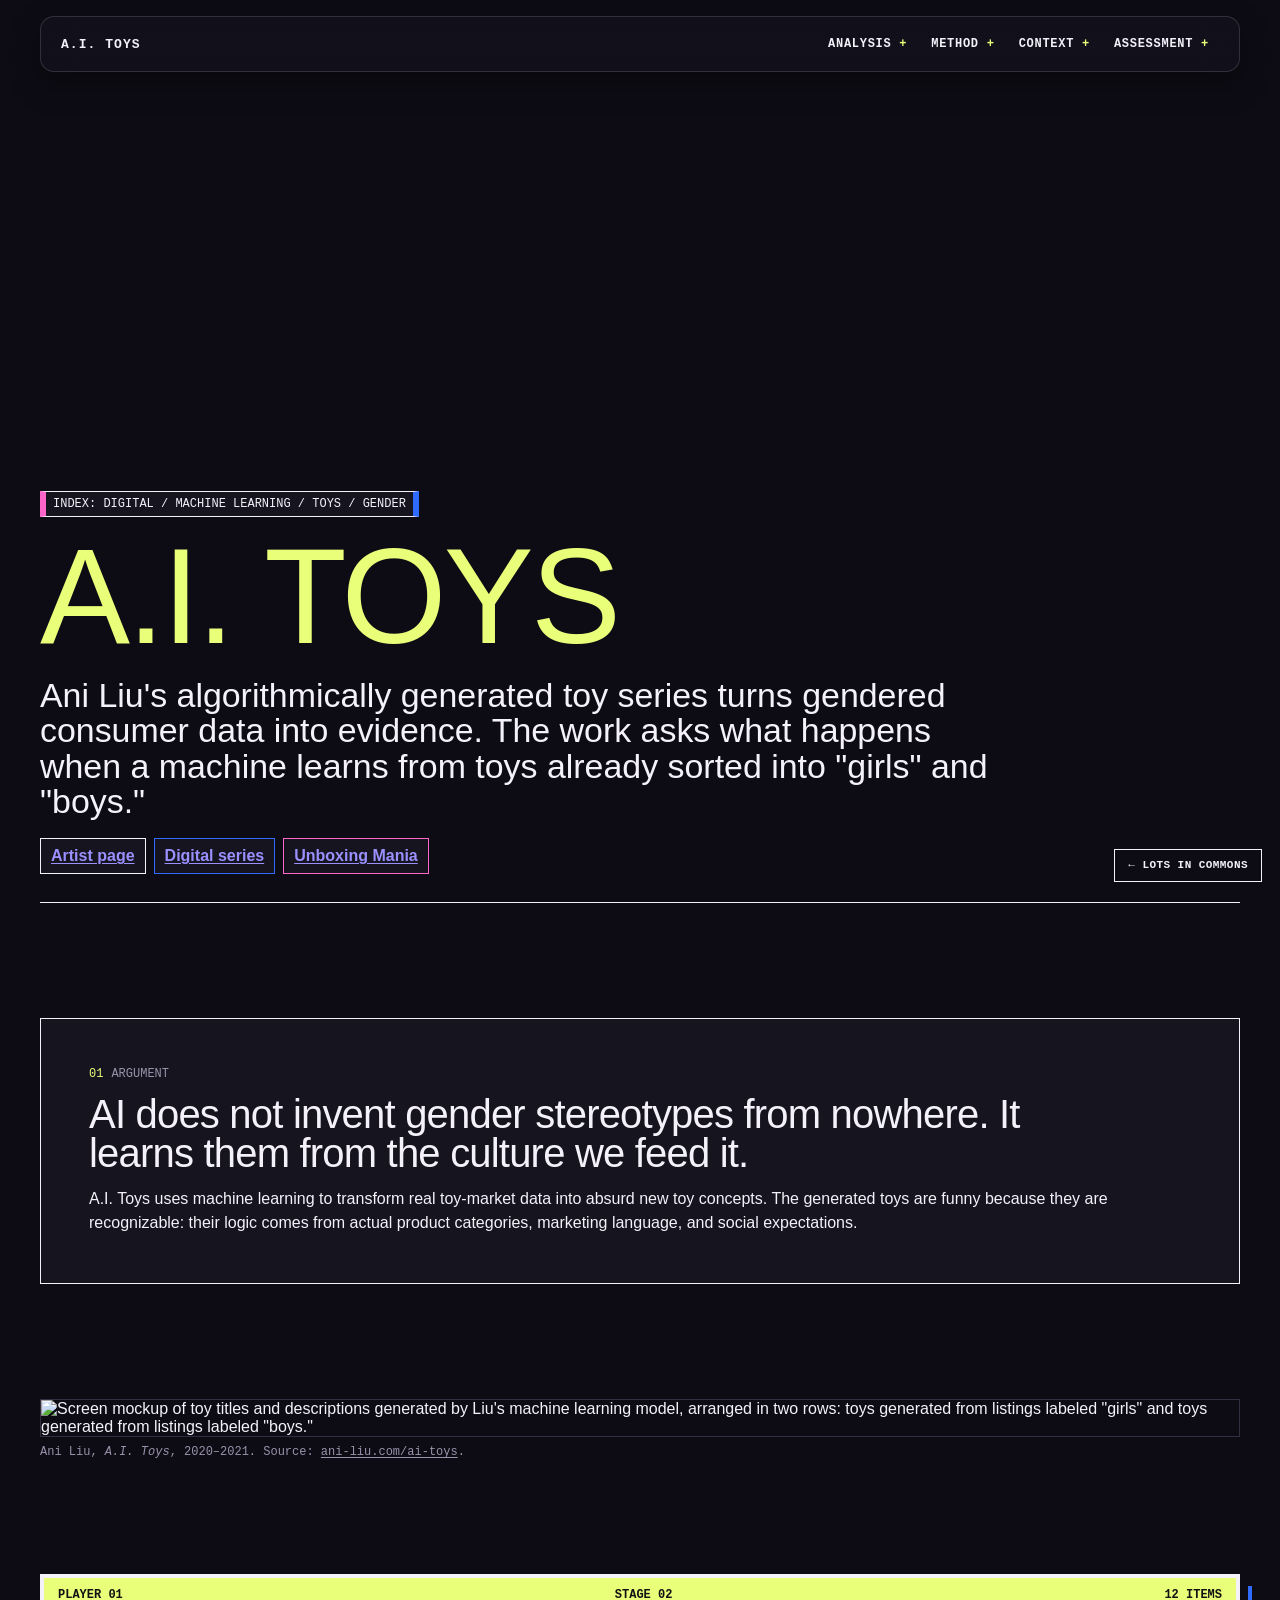
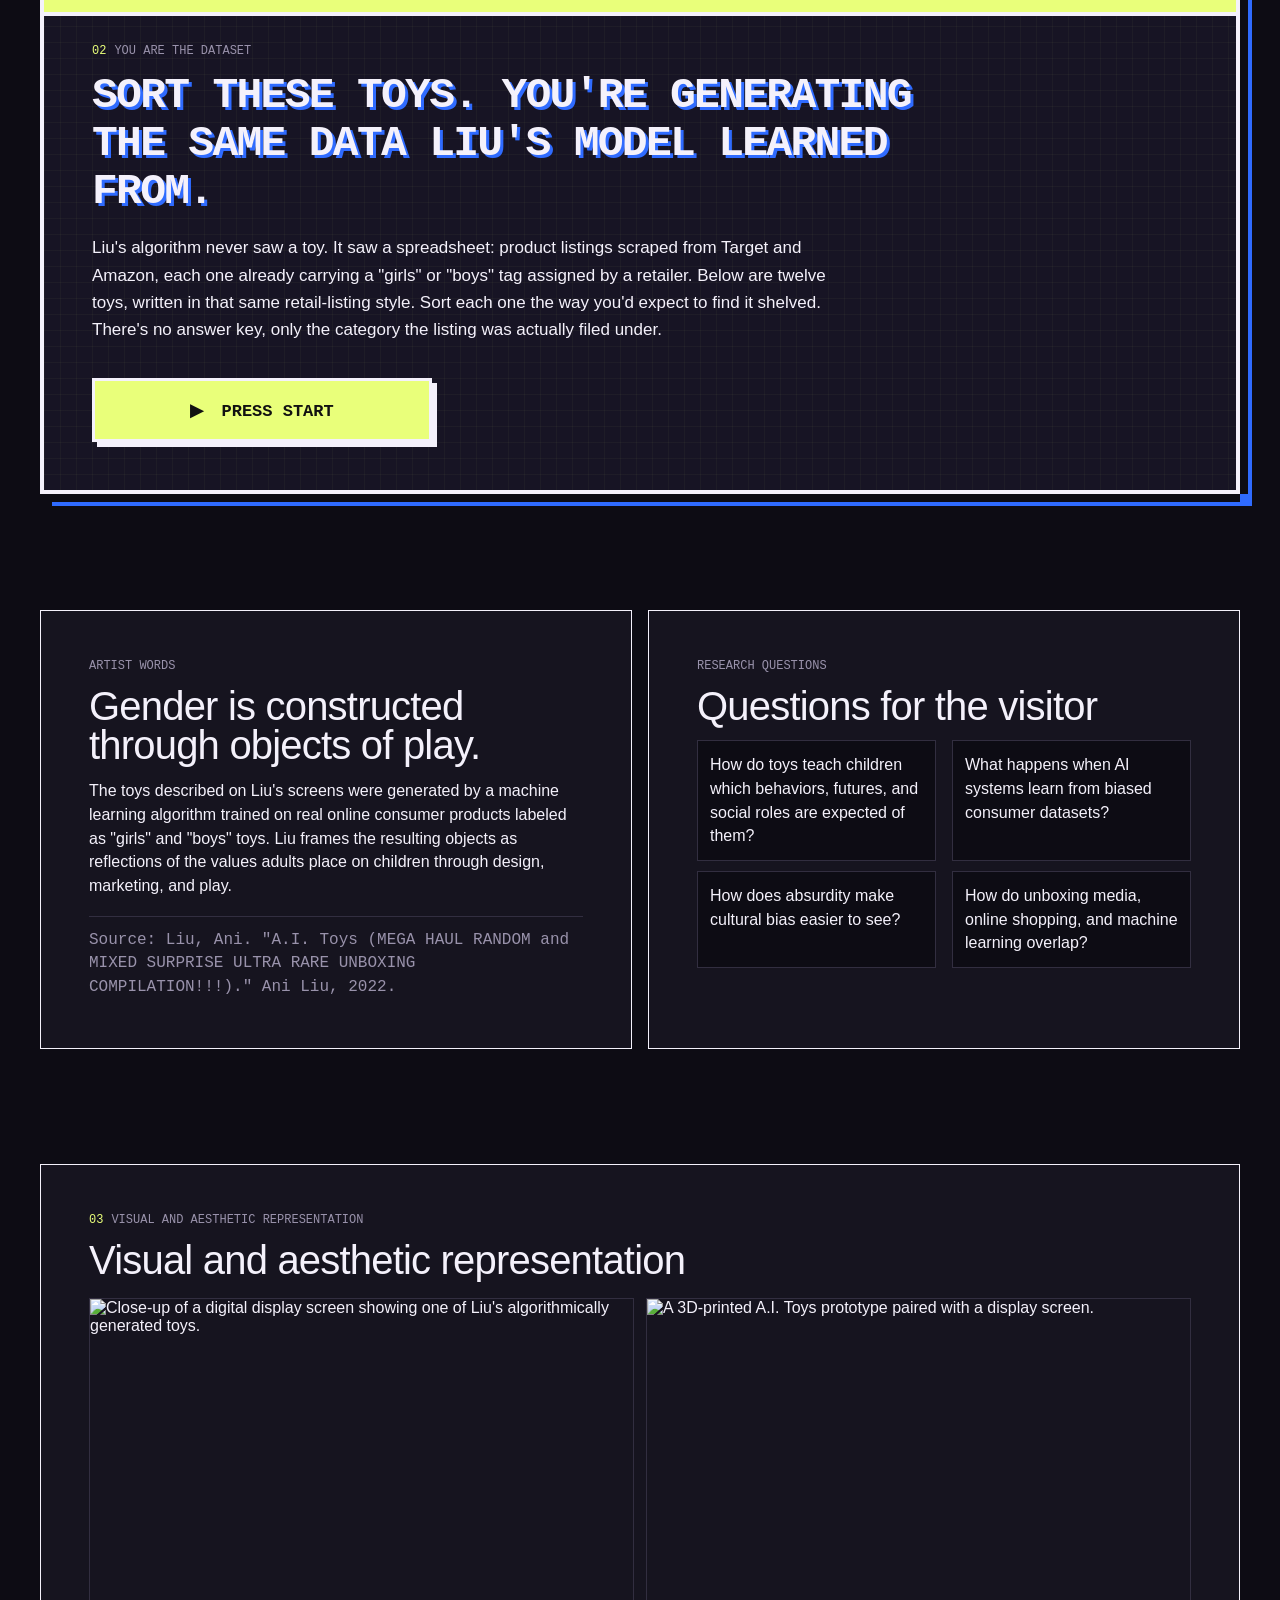
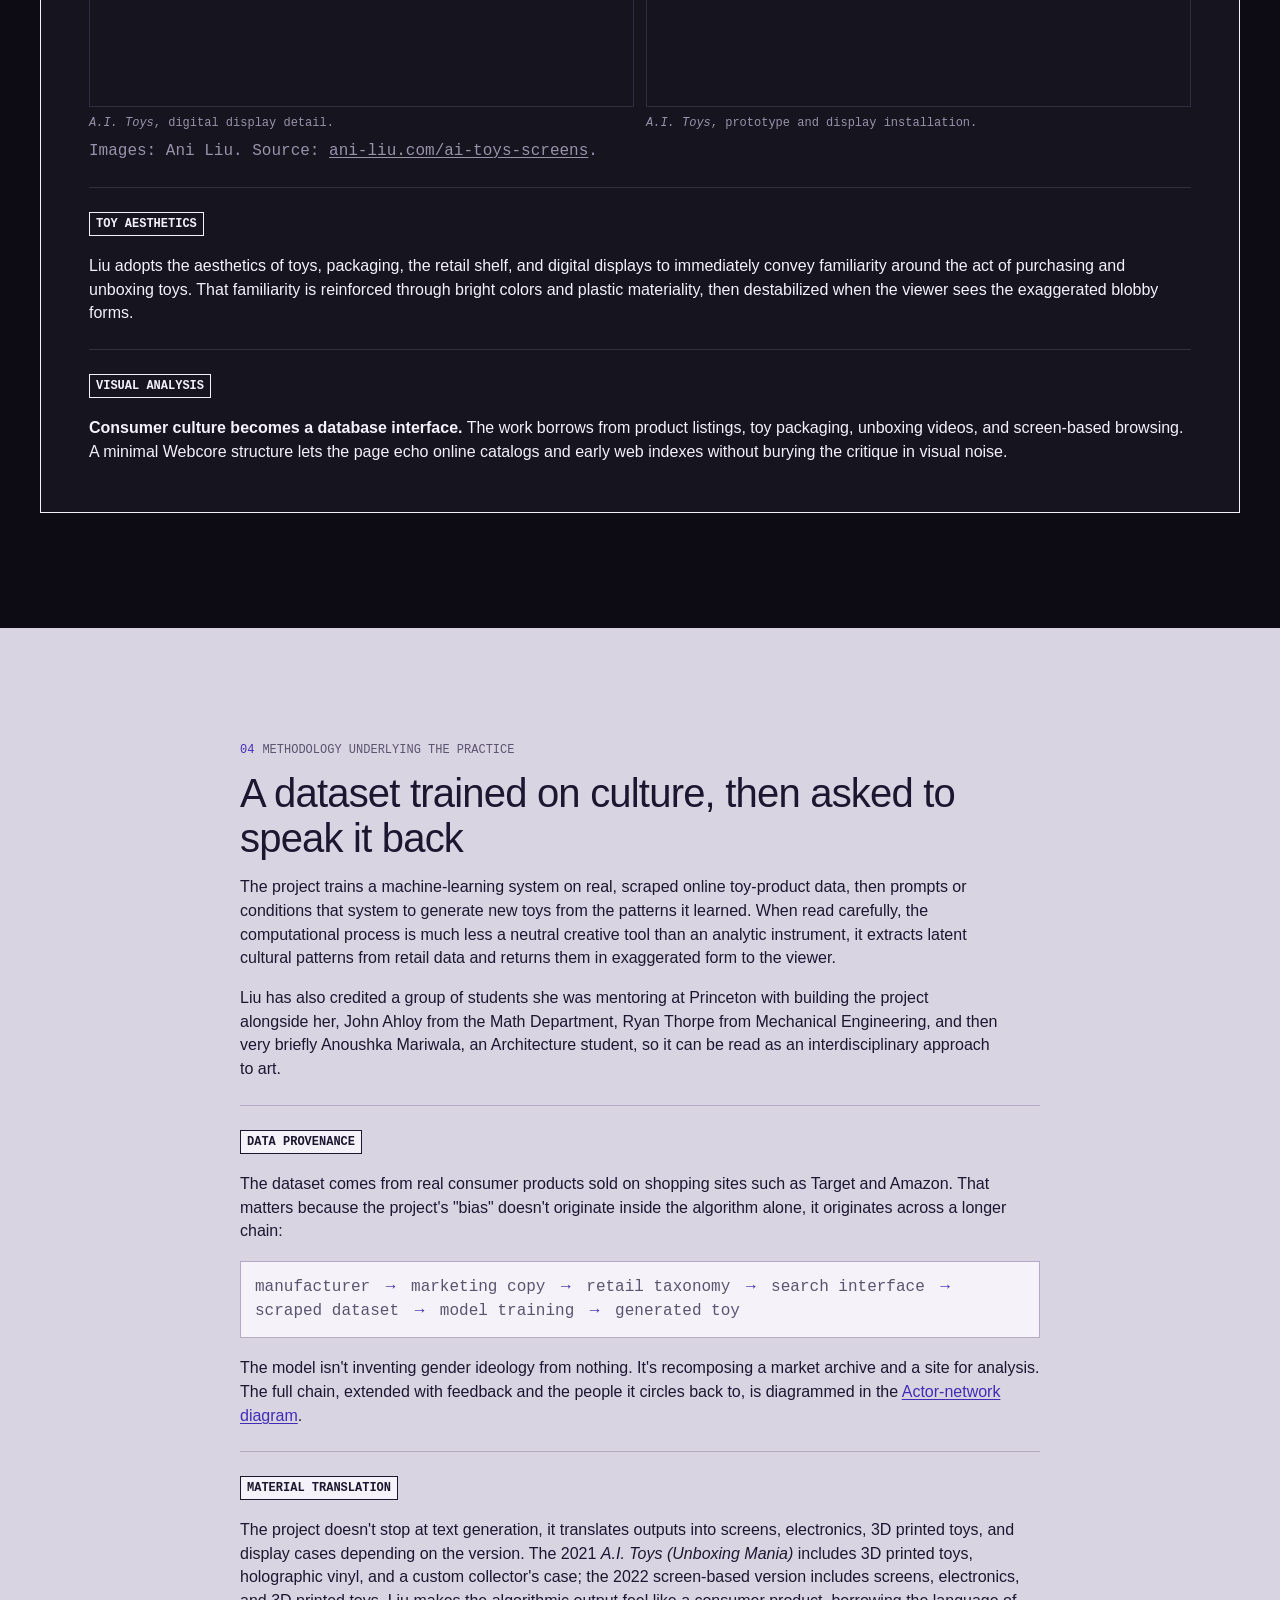
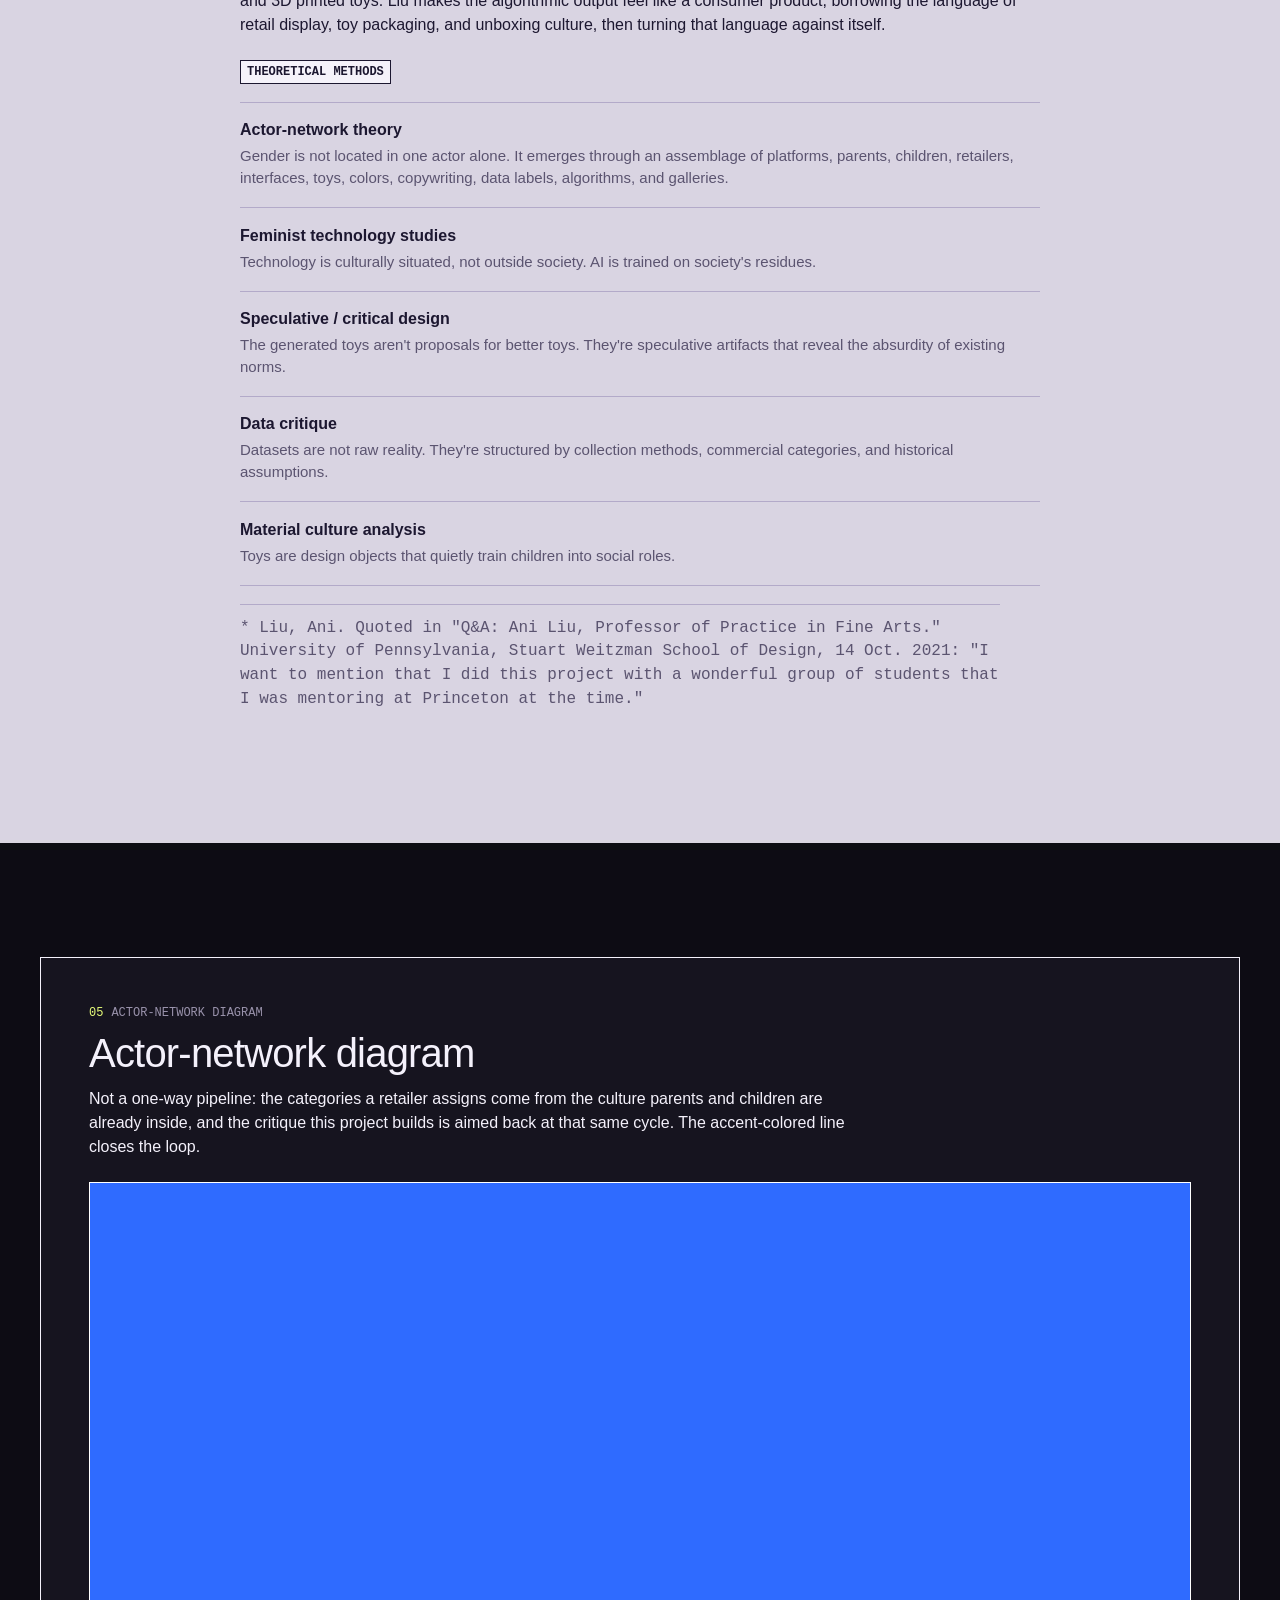
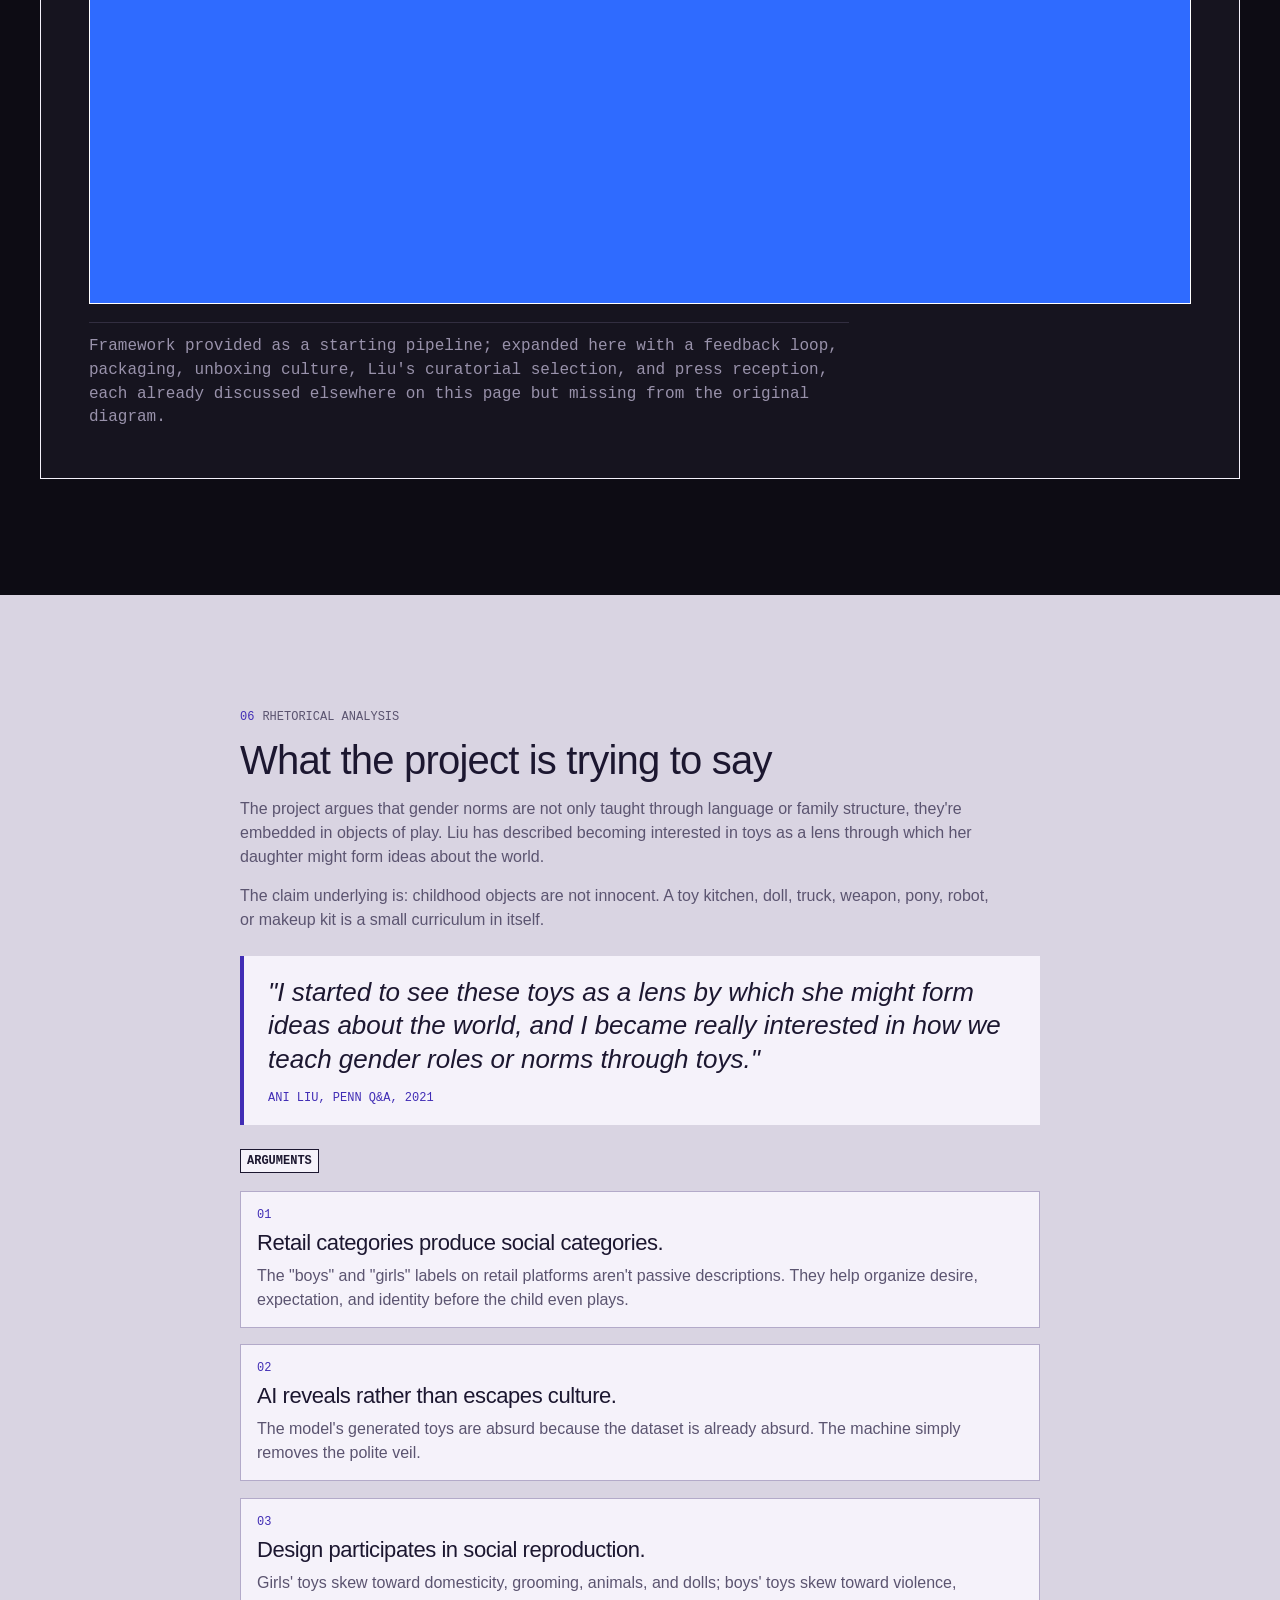
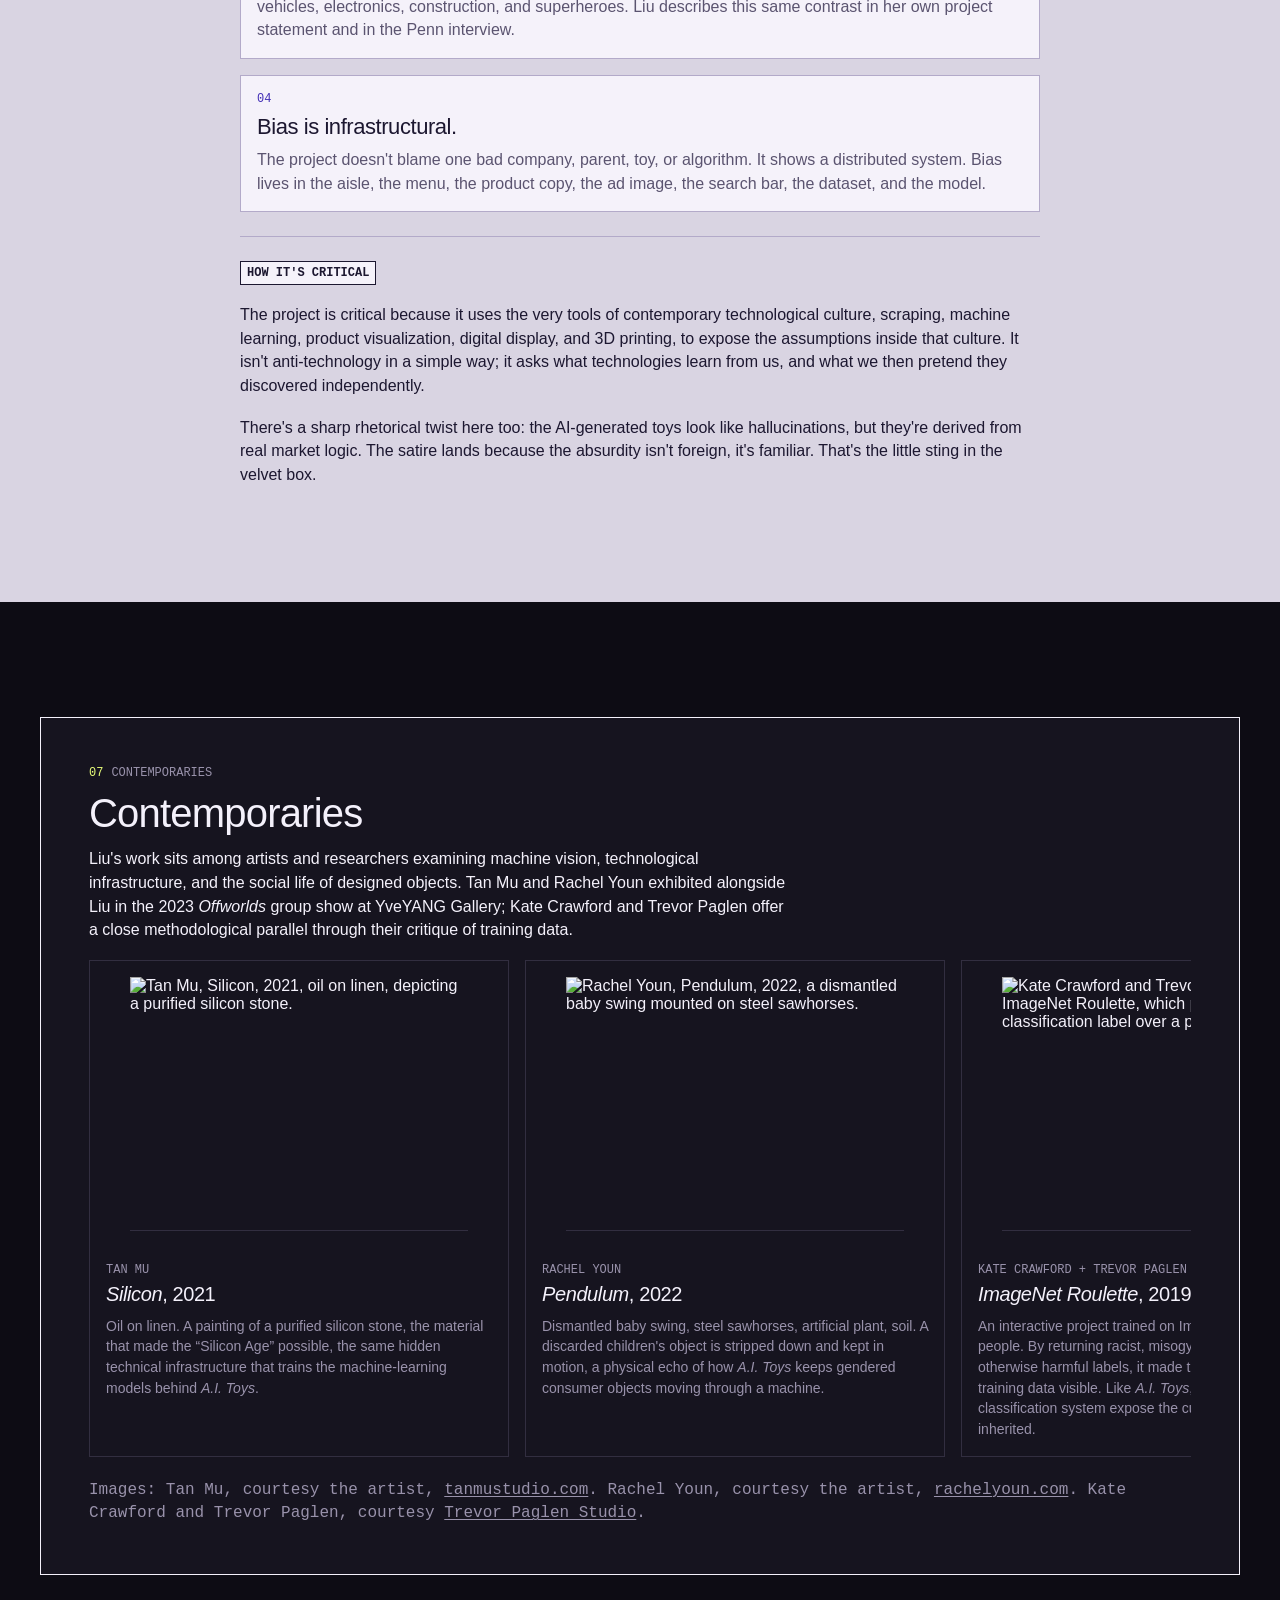
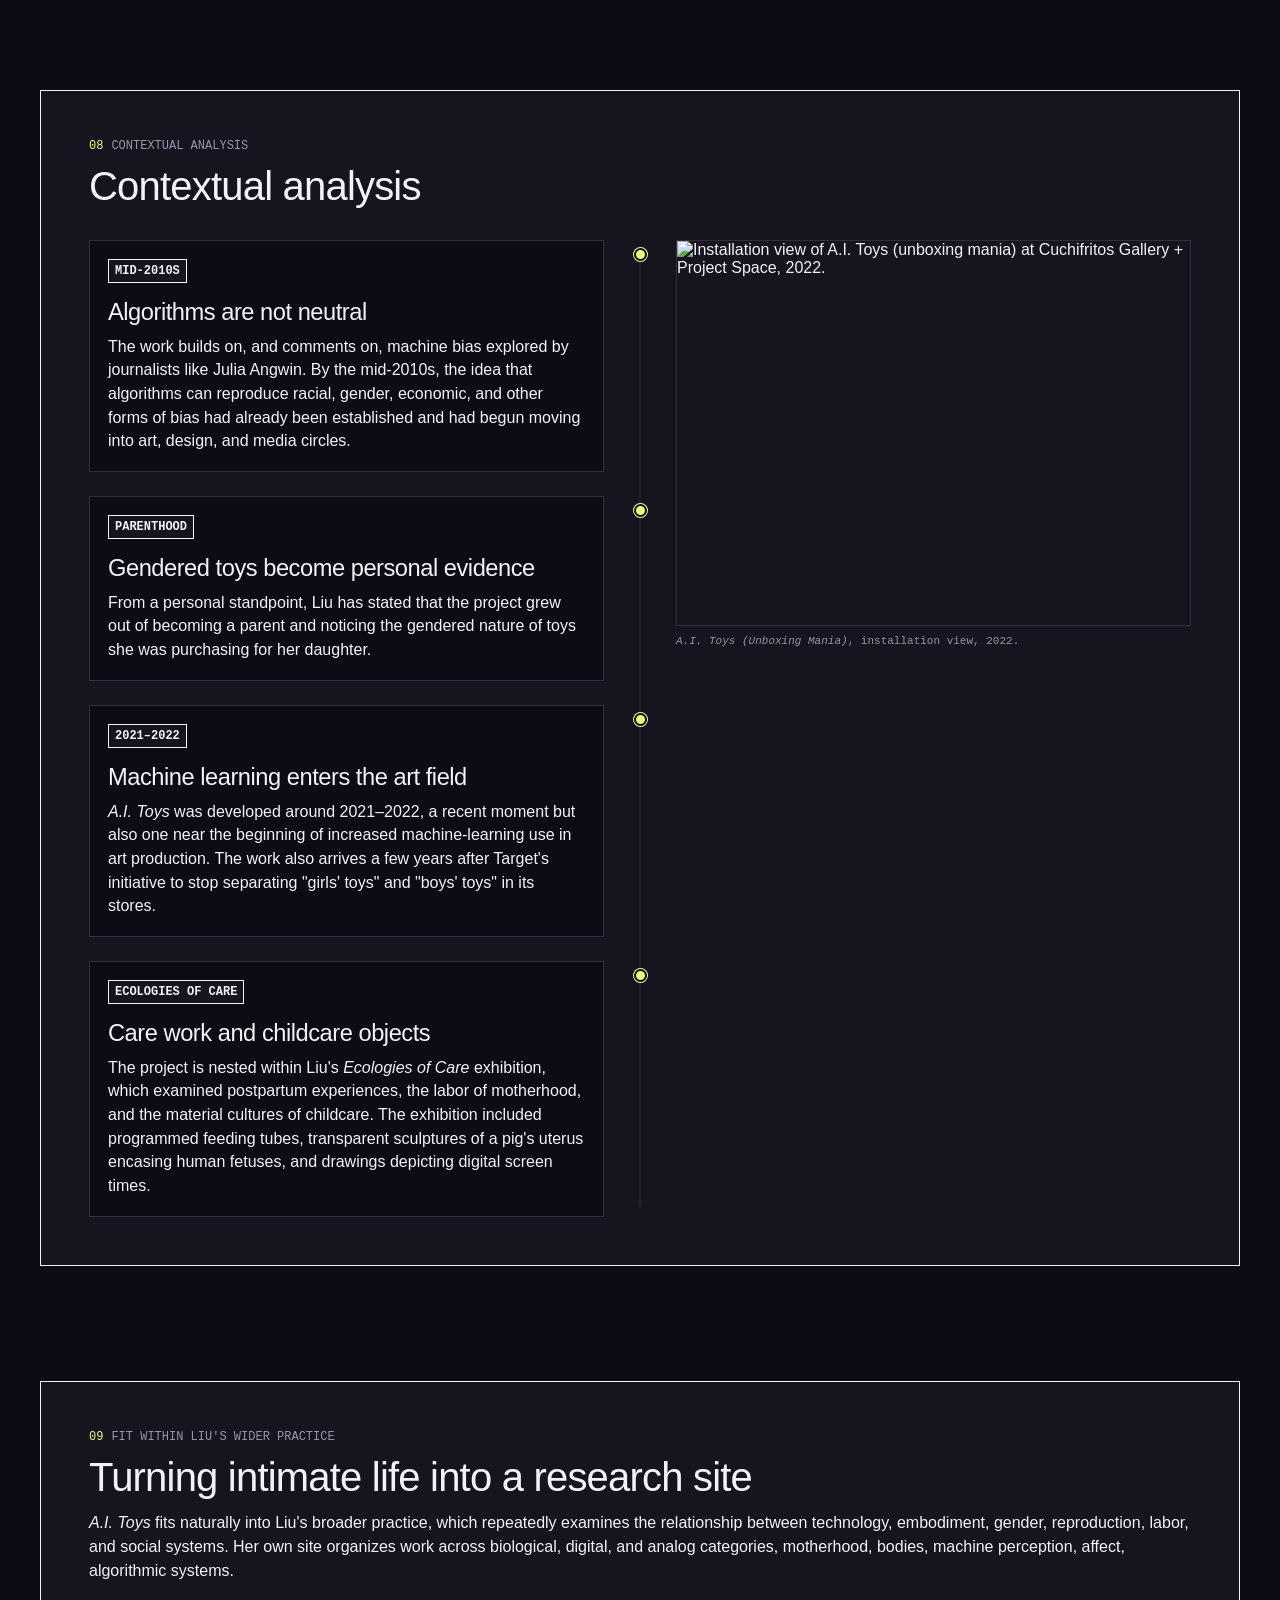
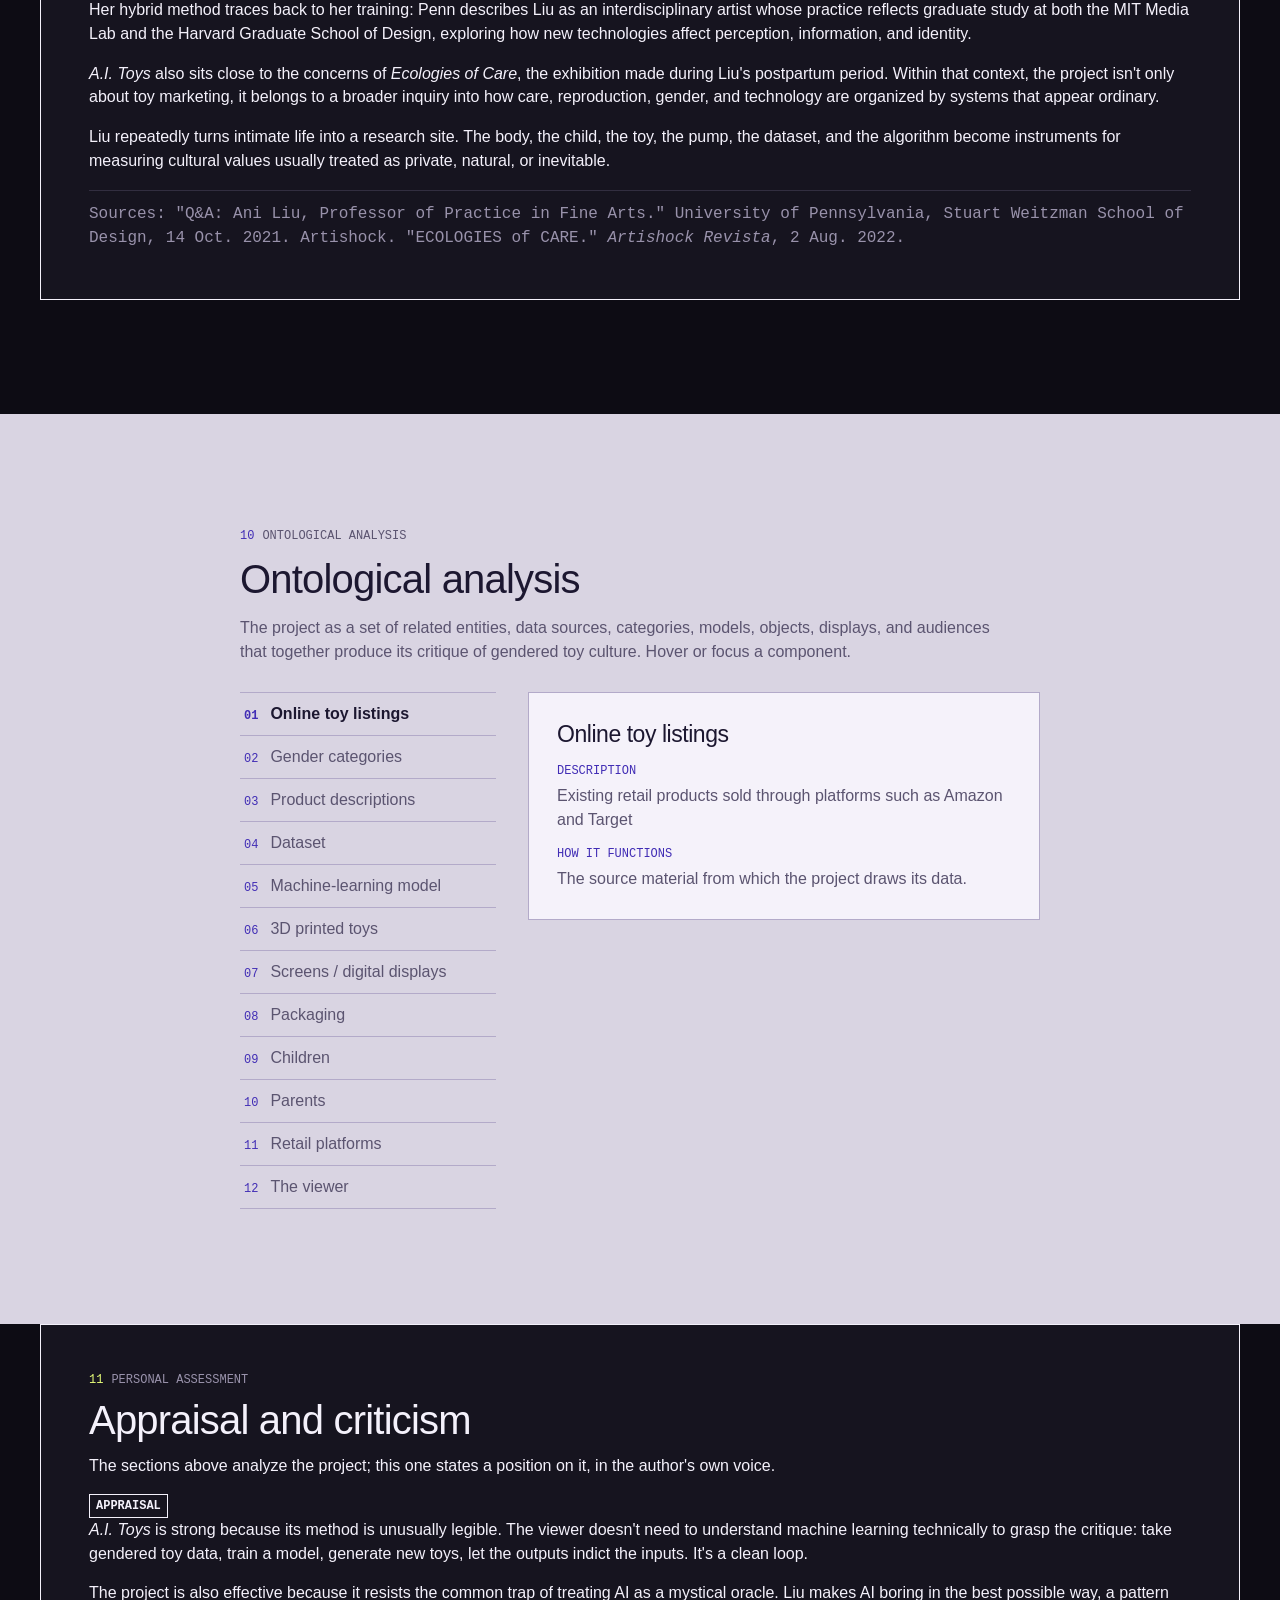
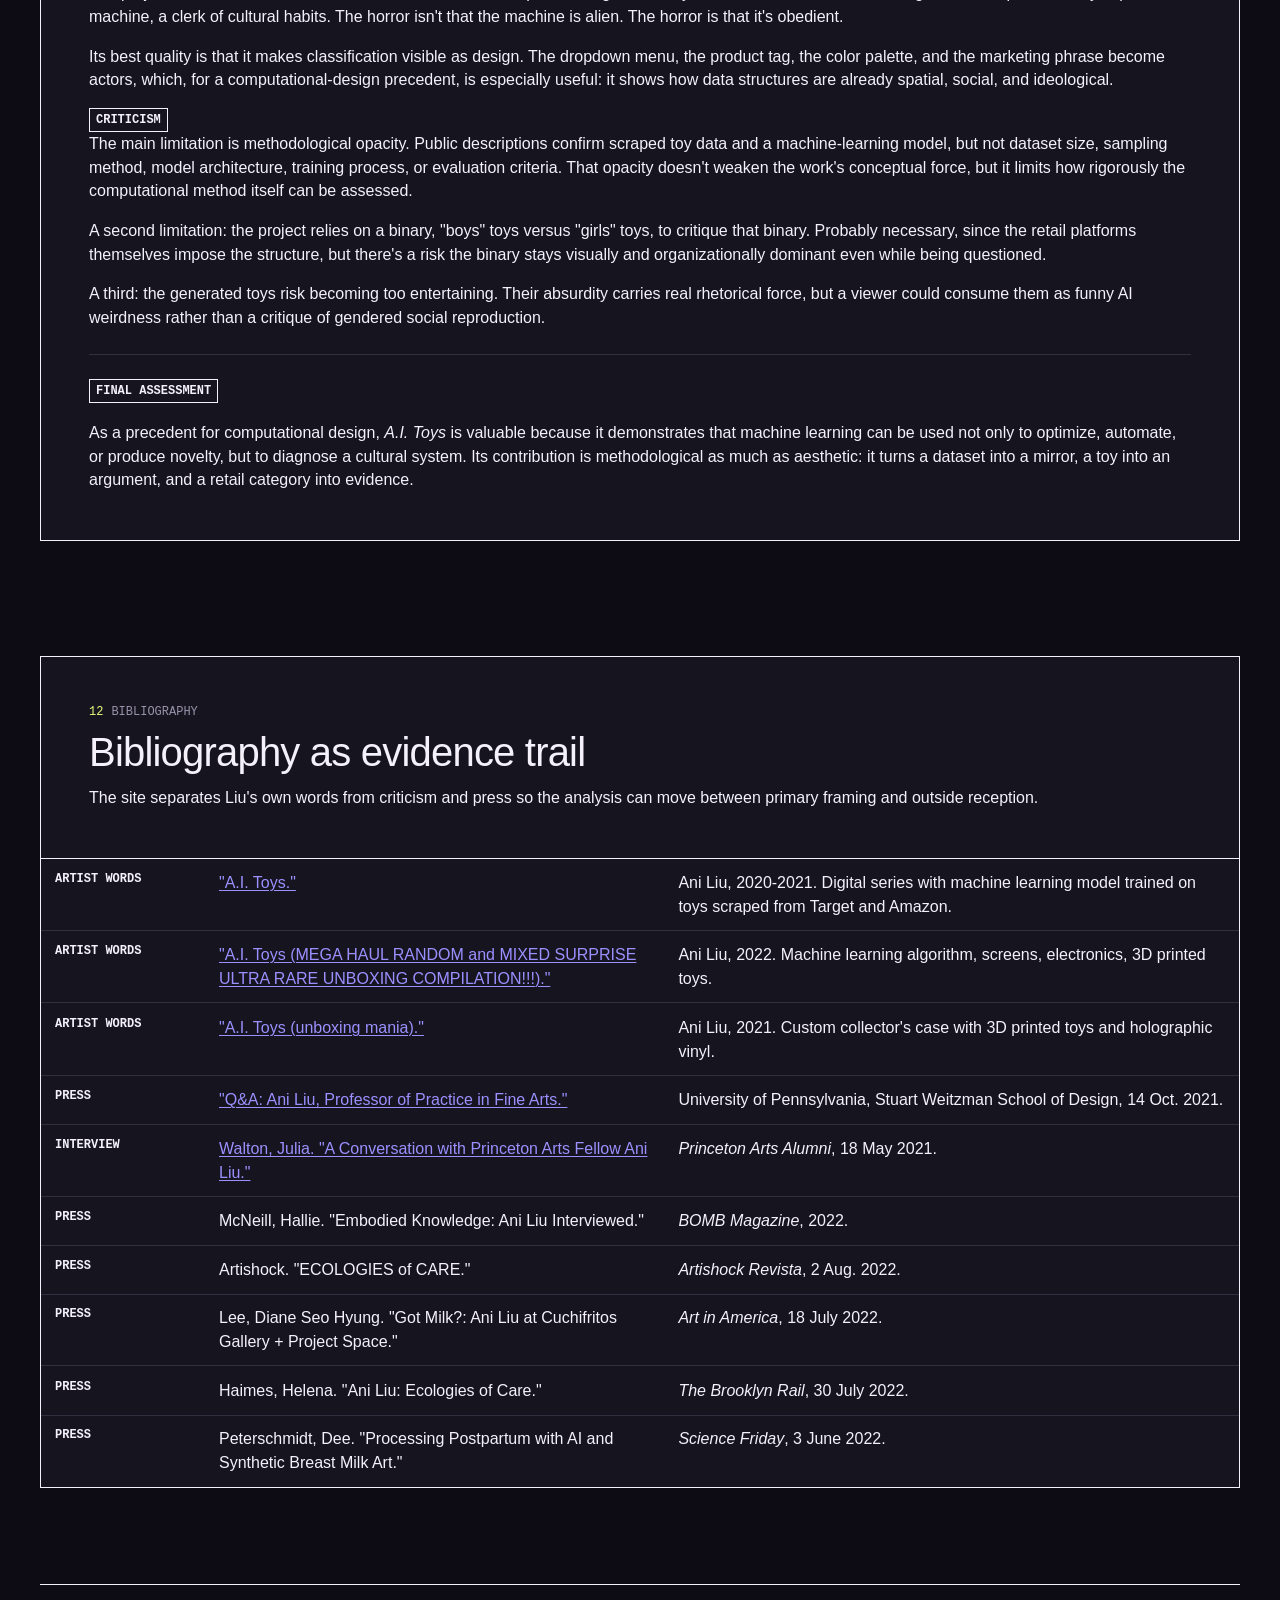
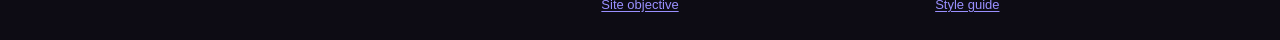
==== ani-liu.html @ 27bfba77 "Archived precedent analysis, added framework for research topic" ====
<!DOCTYPE html>
<html lang="en">

<head>
  <meta charset="UTF-8">
  <meta name="viewport" content="width=device-width, initial-scale=1.0">
  <meta name="description" content="A minimal Webcore/brutalist analysis of Ani Liu's A.I. Toys and its critique of gendered toy data, online consumer culture, and machine learning bias.">
  <title>A.I. Toys Analysis | Ani Liu</title>
  <link rel="stylesheet" href="ani-liu.css">
</head>

<body>
  <a class="archive-return" href="index.html" aria-label="Return to Lots in Commons">← Lots in Commons</a>
  <script src="local-preview-notice.js"></script>
  <header class="site-header">
    <a class="site-mark" href="#top">A.I. Toys</a>
    <nav class="site-nav" aria-label="Page sections">
      <div class="nav-group">
        <button class="nav-category" type="button" aria-haspopup="true">Analysis</button>
        <div class="nav-submenu">
          <a href="#argument">Argument</a>
          <a href="#sort">You are the dataset</a>
          <a href="#analysis">Research questions</a>
          <a href="#visual">Visual representation</a>
        </div>
      </div>
      <div class="nav-group">
        <button class="nav-category" type="button" aria-haspopup="true">Method</button>
        <div class="nav-submenu">
          <a href="#methodology">Methodology</a>
          <a href="#network">Actor network</a>
          <a href="#rhetoric">Rhetorical analysis</a>
        </div>
      </div>
      <div class="nav-group">
        <button class="nav-category" type="button" aria-haspopup="true">Context</button>
        <div class="nav-submenu">
          <a href="#contemporaries">Contemporaries</a>
          <a href="#context">Contextual analysis</a>
          <a href="#practice">Wider practice</a>
        </div>
      </div>
      <div class="nav-group">
        <button class="nav-category" type="button" aria-haspopup="true">Assessment</button>
        <div class="nav-submenu nav-submenu-right">
          <a href="#ontology">Ontology</a>
          <a href="#assessment">Final assessment</a>
          <a href="#bibliography">Bibliography</a>
        </div>
      </div>
    </nav>
  </header>

  <main id="top" class="site-shell">
    <section class="hero" aria-labelledby="page-title">
      <div class="hero-toy" aria-hidden="true">
        <canvas id="toyCanvas"></canvas>
      </div>
      <div class="hero-content">
        <div class="hero-label">index: digital / machine learning / toys / gender</div>
        <h1 id="page-title">A.I. Toys</h1>
        <p class="hero-thesis">Ani Liu's algorithmically generated toy series turns gendered consumer data into evidence. The work asks what happens when a machine learns from toys already sorted into "girls" and "boys."</p>
        <div class="hero-links" aria-label="Primary project links">
          <a href="https://ani-liu.com/ai-toys-screens">Artist page</a>
          <a href="https://ani-liu.com/ai-toys">Digital series</a>
          <a href="https://ani-liu.com/ai-toys-unboxing-mania">Unboxing Mania</a>
        </div>
      </div>
    </section>

    <section class="archive-panel" id="argument" aria-labelledby="argument-title">
      <div class="panel-meta"><span class="panel-index">01</span>Argument</div>
      <h2 id="argument-title">AI does not invent gender stereotypes from nowhere. It learns them from the culture we feed it.</h2>
      <p>A.I. Toys uses machine learning to transform real toy-market data into absurd new toy concepts. The generated toys are funny because they are recognizable: their logic comes from actual product categories, marketing language, and social expectations.</p>
    </section>

    <figure class="evidence-media">
      <img src="images/ai-toys-listing-mockup.jpg" alt="Screen mockup of toy titles and descriptions generated by Liu's machine learning model, arranged in two rows: toys generated from listings labeled &quot;girls&quot; and toys generated from listings labeled &quot;boys.&quot;">
      <figcaption>Ani Liu, <cite>A.I. Toys</cite>, 2020&ndash;2021. Source: <a href="https://ani-liu.com/ai-toys">ani-liu.com/ai-toys</a>.</figcaption>
    </figure>

    <section class="archive-panel sort-panel" id="sort" aria-labelledby="sort-title">
      <div class="sort-hud" aria-label="Dataset sorting game">
        <span>Player 01</span>
        <span>Stage 02</span>
        <span>12 items</span>
      </div>
      <div class="panel-meta"><span class="panel-index">02</span>You are the dataset</div>
      <h2 id="sort-title">Sort these toys. You're generating the same data Liu's model learned from.</h2>

      <div id="sortIntro" class="sort-intro">
        <p>Liu's algorithm never saw a toy. It saw a spreadsheet: product listings scraped from Target and Amazon, each one already carrying a "girls" or "boys" tag assigned by a retailer. Below are twelve toys, written in that same retail-listing style. Sort each one the way you'd expect to find it shelved. There's no answer key, only the category the listing was actually filed under.</p>
        <button id="sortStart" class="sort-btn sort-start" type="button"><span aria-hidden="true">&#9654;</span> Press start</button>
      </div>

      <div id="sortStage" class="sort-stage hidden" aria-live="polite">
        <div id="sortProgress" class="sort-progress">Toy 1 of 12</div>
        <div class="sort-card">
          <span id="sortTag" class="sort-tag">Item 01 &middot; retail listing</span>
          <h3 id="sortName">,</h3>
          <p id="sortDesc">,</p>
        </div>
        <div class="sort-controls">
          <button id="sortGirls" class="sort-btn girls" type="button">Sort &rarr; Girls' toy</button>
          <button id="sortBoys" class="sort-btn boys" type="button">Sort &rarr; Boys' toy</button>
        </div>
      </div>

      <div id="sortResults" class="sort-results hidden" aria-live="polite">
        <div class="panel-meta">Output</div>
        <div class="sort-tally">
          <div><strong id="sortTallyGirls">0</strong><span>Sorted as girls'</span></div>
          <div><strong id="sortTallyBoys">0</strong><span>Sorted as boys'</span></div>
          <div><strong id="sortTallyMatch">0 / 12</strong><span>Matched retail listing</span></div>
        </div>
        <div class="sort-table-wrap">
          <table class="sort-table">
            <thead>
              <tr>
                <th scope="col">Toy</th>
                <th scope="col">Your sort</th>
                <th scope="col">Retail listing</th>
                <th scope="col">Result</th>
              </tr>
            </thead>
            <tbody id="sortTableBody"></tbody>
          </table>
        </div>
        <p id="sortReflection" class="sort-reflection"></p>
        <button id="sortReplay" class="sort-btn sort-replay" type="button">Reshuffle and sort again</button>
      </div>
    </section>

    <section class="analysis-grid" id="analysis" aria-label="Analysis sections">
      <article class="archive-panel">
        <div class="panel-meta">Artist words</div>
        <h2>Gender is constructed through objects of play.</h2>
        <p>The toys described on Liu's screens were generated by a machine learning algorithm trained on real online consumer products labeled as "girls" and "boys" toys. Liu frames the resulting objects as reflections of the values adults place on children through design, marketing, and play.</p>
        <p class="source-note">Source: Liu, Ani. "A.I. Toys (MEGA HAUL RANDOM and MIXED SURPRISE ULTRA RARE UNBOXING COMPILATION!!!)." Ani Liu, 2022.</p>
      </article>

      <article class="archive-panel">
        <div class="panel-meta">Research questions</div>
        <h2>Questions for the visitor</h2>
        <ul class="question-list">
          <li>How do toys teach children which behaviors, futures, and social roles are expected of them?</li>
          <li>What happens when AI systems learn from biased consumer datasets?</li>
          <li>How does absurdity make cultural bias easier to see?</li>
          <li>How do unboxing media, online shopping, and machine learning overlap?</li>
        </ul>
      </article>
    </section>

    <section class="archive-panel visual-panel" id="visual" aria-labelledby="visual-title">
      <div class="panel-meta"><span class="panel-index">03</span>Visual and aesthetic representation</div>
      <h2 id="visual-title">Visual and aesthetic representation</h2>
      <div class="visual-media-grid" aria-label="Gallery and installation views">
        <figure>
          <img src="images/ai-toys-digital-detail.jpg" alt="Close-up of a digital display screen showing one of Liu's algorithmically generated toys.">
          <figcaption><cite>A.I. Toys</cite>, digital display detail.</figcaption>
        </figure>
        <figure>
          <img src="images/ai-toys-prototype.jpg" alt="A 3D-printed A.I. Toys prototype paired with a display screen.">
          <figcaption><cite>A.I. Toys</cite>, prototype and display installation.</figcaption>
        </figure>
      </div>
      <p class="visual-media-source">Images: Ani Liu. Source: <a href="https://ani-liu.com/ai-toys-screens">ani-liu.com/ai-toys-screens</a>.</p>
      <article class="visual-block">
        <span class="context-tag">Toy aesthetics</span>
        <p>Liu adopts the aesthetics of toys, packaging, the retail shelf, and digital displays to immediately convey familiarity around the act of purchasing and unboxing toys. That familiarity is reinforced through bright colors and plastic materiality, then destabilized when the viewer sees the exaggerated blobby forms.</p>
      </article>

      <article class="visual-block">
        <span class="context-tag">Visual analysis</span>
        <p><strong>Consumer culture becomes a database interface.</strong> The work borrows from product listings, toy packaging, unboxing videos, and screen-based browsing. A minimal Webcore structure lets the page echo online catalogs and early web indexes without burying the critique in visual noise.</p>
      </article>
    </section>

    <section class="methodology-panel" id="methodology" aria-labelledby="methodology-title">
      <div class="methodology-inner">
        <div class="panel-meta"><span class="panel-index">04</span>Methodology underlying the practice</div>
      <h2 id="methodology-title">A dataset trained on culture, then asked to speak it back</h2>
      <p>The project trains a machine-learning system on real, scraped online toy-product data, then prompts or conditions that system to generate new toys from the patterns it learned. When read carefully, the computational process is much less a neutral creative tool than an analytic instrument, it extracts latent cultural patterns from retail data and returns them in exaggerated form to the viewer.</p>
      <p>Liu has also credited a group of students she was mentoring at Princeton with building the project alongside her, John Ahloy from the Math Department, Ryan Thorpe from Mechanical Engineering, and then very briefly Anoushka Mariwala, an Architecture student, so it can be read as an interdisciplinary approach to art.</p>

      <div class="visual-block">
        <span class="context-tag">Data provenance</span>
        <p>The dataset comes from real consumer products sold on shopping sites such as Target and Amazon. That matters because the project's "bias" doesn't originate inside the algorithm alone, it originates across a longer chain:</p>
        <p class="provenance-chain">manufacturer <span aria-hidden="true">&rarr;</span> marketing copy <span aria-hidden="true">&rarr;</span> retail taxonomy <span aria-hidden="true">&rarr;</span> search interface <span aria-hidden="true">&rarr;</span> scraped dataset <span aria-hidden="true">&rarr;</span> model training <span aria-hidden="true">&rarr;</span> generated toy</p>
        <p>The model isn't inventing gender ideology from nothing. It's recomposing a market archive and a site for analysis. The full chain, extended with feedback and the people it circles back to, is diagrammed in the <a href="#network">Actor-network diagram</a>.</p>
      </div>

      <div class="visual-block">
        <span class="context-tag">Material translation</span>
        <p>The project doesn't stop at text generation, it translates outputs into screens, electronics, 3D printed toys, and display cases depending on the version. The 2021 <cite>A.I. Toys (Unboxing Mania)</cite> includes 3D printed toys, holographic vinyl, and a custom collector's case; the 2022 screen-based version includes screens, electronics, and 3D printed toys. Liu makes the algorithmic output feel like a consumer product, borrowing the language of retail display, toy packaging, and unboxing culture, then turning that language against itself.</p>
      </div>
      <span class="context-tag theoretical-methods-label">Theoretical methods</span>
      <dl class="lens-list">
        <div class="lens-item">
          <dt>Actor-network theory</dt>
          <dd>Gender is not located in one actor alone. It emerges through an assemblage of platforms, parents, children, retailers, interfaces, toys, colors, copywriting, data labels, algorithms, and galleries.</dd>
        </div>
        <div class="lens-item">
          <dt>Feminist technology studies</dt>
          <dd>Technology is culturally situated, not outside society. AI is trained on society's residues.</dd>
        </div>
        <div class="lens-item">
          <dt>Speculative / critical design</dt>
          <dd>The generated toys aren't proposals for better toys. They're speculative artifacts that reveal the absurdity of existing norms.</dd>
        </div>
        <div class="lens-item">
          <dt>Data critique</dt>
          <dd>Datasets are not raw reality. They're structured by collection methods, commercial categories, and historical assumptions.</dd>
        </div>
        <div class="lens-item">
          <dt>Material culture analysis</dt>
          <dd>Toys are design objects that quietly train children into social roles.</dd>
        </div>
      </dl>
      <p class="source-note">* Liu, Ani. Quoted in "Q&amp;A: Ani Liu, Professor of Practice in Fine Arts." University of Pennsylvania, Stuart Weitzman School of Design, 14 Oct. 2021: "I want to mention that I did this project with a wonderful group of students that I was mentoring at Princeton at the time."</p>
      </div>
    </section>

    <section class="archive-panel network-panel" id="network" aria-labelledby="network-title">
      <div class="panel-meta"><span class="panel-index">05</span>Actor-network diagram</div>
      <h2 id="network-title">Actor-network diagram</h2>
      <p>Not a one-way pipeline: the categories a retailer assigns come from the culture parents and children are already inside, and the critique this project builds is aimed back at that same cycle. The accent-colored line closes the loop.</p>
      <div class="network-diagram-wrap">
        <canvas id="actorNetworkCanvas" role="img" aria-label="Actor-network constellation connecting parents and children, retail platforms, gendered categories, product listings, a scraped dataset, machine learning, generated toys, Ani Liu's curatorial choices, physical and digital displays, galleries, viewers, press, and cultural critique."></canvas>
      </div>
      <p class="source-note">Framework provided as a starting pipeline; expanded here with a feedback loop, packaging, unboxing culture, Liu's curatorial selection, and press reception, each already discussed elsewhere on this page but missing from the original diagram.</p>
    </section>

    <section class="rhetoric-panel" id="rhetoric" aria-labelledby="rhetoric-title">
      <div class="rhetoric-inner">
        <div class="panel-meta"><span class="panel-index">06</span>Rhetorical analysis</div>
      <h2 id="rhetoric-title">What the project is trying to say</h2>
      <p>The project argues that gender norms are not only taught through language or family structure, they're embedded in objects of play. Liu has described becoming interested in toys as a lens through which her daughter might form ideas about the world.</p>
      <p>The claim underlying is: childhood objects are not innocent. A toy kitchen, doll, truck, weapon, pony, robot, or makeup kit is a small curriculum in itself.</p>
      <blockquote class="pull-quote">
        <p>"I started to see these toys as a lens by which she might form ideas about the world, and I became really interested in how we teach gender roles or norms through toys."</p>
        <cite>Ani Liu, Penn Q&amp;A, 2021</cite>
      </blockquote>

      <span class="context-tag">Arguments</span>
      <ol class="argument-list">
        <li>
          <span class="argument-index">01</span>
          <h3>Retail categories produce social categories.</h3>
          <p>The "boys" and "girls" labels on retail platforms aren't passive descriptions. They help organize desire, expectation, and identity before the child even plays.</p>
        </li>
        <li>
          <span class="argument-index">02</span>
          <h3>AI reveals rather than escapes culture.</h3>
          <p>The model's generated toys are absurd because the dataset is already absurd. The machine simply removes the polite veil.</p>
        </li>
        <li>
          <span class="argument-index">03</span>
          <h3>Design participates in social reproduction.</h3>
          <p>Girls' toys skew toward domesticity, grooming, animals, and dolls; boys' toys skew toward violence, vehicles, electronics, construction, and superheroes. Liu describes this same contrast in her own project statement and in the Penn interview.</p>
        </li>
        <li>
          <span class="argument-index">04</span>
          <h3>Bias is infrastructural.</h3>
          <p>The project doesn't blame one bad company, parent, toy, or algorithm. It shows a distributed system. Bias lives in the aisle, the menu, the product copy, the ad image, the search bar, the dataset, and the model.</p>
        </li>
      </ol>

      <div class="visual-block">
        <span class="context-tag">How it's critical</span>
        <p>The project is critical because it uses the very tools of contemporary technological culture, scraping, machine learning, product visualization, digital display, and 3D printing, to expose the assumptions inside that culture. It isn't anti-technology in a simple way; it asks what technologies learn from us, and what we then pretend they discovered independently.</p>
        <p>There's a sharp rhetorical twist here too: the AI-generated toys look like hallucinations, but they're derived from real market logic. The satire lands because the absurdity isn't foreign, it's familiar. That's the little sting in the velvet box.</p>
      </div>
      </div>
    </section>

    <section class="archive-panel contemporaries-panel" id="contemporaries" aria-labelledby="contemporaries-title">
      <div class="panel-meta"><span class="panel-index">07</span>Contemporaries</div>
      <h2 id="contemporaries-title">Contemporaries</h2>
      <p class="contemporaries-intro">Liu's work sits among artists and researchers examining machine vision, technological infrastructure, and the social life of designed objects. Tan Mu and Rachel Youn exhibited alongside Liu in the 2023 <cite>Offworlds</cite> group show at YveYANG Gallery; Kate Crawford and Trevor Paglen offer a close methodological parallel through their critique of training data.</p>
      <div class="contemporaries-scroll">
        <article class="contemporaries-card">
          <figure>
            <img src="images/contemporaries-tan-mu-silicon.jpg" alt="Tan Mu, Silicon, 2021, oil on linen, depicting a purified silicon stone.">
          </figure>
          <div class="contemporaries-card-body">
            <span class="contemporaries-artist">Tan Mu</span>
            <h3><cite>Silicon</cite>, 2021</h3>
            <p>Oil on linen. A painting of a purified silicon stone, the material that made the &ldquo;Silicon Age&rdquo; possible, the same hidden technical infrastructure that trains the machine-learning models behind <cite>A.I. Toys</cite>.</p>
          </div>
        </article>
        <article class="contemporaries-card">
          <figure>
            <img src="images/contemporaries-rachel-youn-pendulum.jpg" alt="Rachel Youn, Pendulum, 2022, a dismantled baby swing mounted on steel sawhorses.">
          </figure>
          <div class="contemporaries-card-body">
            <span class="contemporaries-artist">Rachel Youn</span>
            <h3><cite>Pendulum</cite>, 2022</h3>
            <p>Dismantled baby swing, steel sawhorses, artificial plant, soil. A discarded children's object is stripped down and kept in motion, a physical echo of how <cite>A.I. Toys</cite> keeps gendered consumer objects moving through a machine.</p>
          </div>
        </article>
        <article class="contemporaries-card">
          <figure>
            <img src="images/contemporaries-crawford-paglen-imagenet-roulette.jpg" alt="Kate Crawford and Trevor Paglen using ImageNet Roulette, which places a classification label over a portrait.">
          </figure>
          <div class="contemporaries-card-body">
            <span class="contemporaries-artist">Kate Crawford + Trevor Paglen</span>
            <h3><cite>ImageNet Roulette</cite>, 2019</h3>
            <p>An interactive project trained on ImageNet's categories for people. By returning racist, misogynistic, absurd, and otherwise harmful labels, it made the politics embedded in training data visible. Like <cite>A.I. Toys</cite>, the work lets a classification system expose the cultural assumptions it has inherited.</p>
          </div>
        </article>
      </div>
      <p class="contemporaries-source">Images: Tan Mu, courtesy the artist, <a href="https://tanmustudio.com">tanmustudio.com</a>. Rachel Youn, courtesy the artist, <a href="https://rachelyoun.com/Pendulum">rachelyoun.com</a>. Kate Crawford and Trevor Paglen, courtesy <a href="https://paglen.studio/2020/04/29/imagenet-roulette/">Trevor Paglen Studio</a>.</p>
    </section>

    <section class="archive-panel context-panel" id="context" aria-labelledby="context-title">
      <div class="panel-meta"><span class="panel-index">08</span>Contextual analysis</div>
      <h2 id="context-title">Contextual analysis</h2>
      <div class="context-timeline">
        <div class="context-events">
          <article class="context-event">
            <div class="context-event-marker" aria-hidden="true"></div>
            <div class="context-event-content">
              <span class="context-tag">Mid-2010s</span>
              <h3>Algorithms are not neutral</h3>
              <p>The work builds on, and comments on, machine bias explored by journalists like Julia Angwin. By the mid-2010s, the idea that algorithms can reproduce racial, gender, economic, and other forms of bias had already been established and had begun moving into art, design, and media circles.</p>
            </div>
          </article>
          <article class="context-event">
            <div class="context-event-marker" aria-hidden="true"></div>
            <div class="context-event-content">
              <span class="context-tag">Parenthood</span>
              <h3>Gendered toys become personal evidence</h3>
              <p>From a personal standpoint, Liu has stated that the project grew out of becoming a parent and noticing the gendered nature of toys she was purchasing for her daughter.</p>
            </div>
          </article>
          <article class="context-event">
            <div class="context-event-marker" aria-hidden="true"></div>
            <div class="context-event-content">
              <span class="context-tag">2021&ndash;2022</span>
              <h3>Machine learning enters the art field</h3>
              <p><cite>A.I. Toys</cite> was developed around 2021&ndash;2022, a recent moment but also one near the beginning of increased machine-learning use in art production. The work also arrives a few years after Target's initiative to stop separating "girls' toys" and "boys' toys" in its stores.</p>
            </div>
          </article>
          <article class="context-event">
            <div class="context-event-marker" aria-hidden="true"></div>
            <div class="context-event-content">
              <span class="context-tag">Ecologies of Care</span>
              <h3>Care work and childcare objects</h3>
              <p>The project is nested within Liu's <cite>Ecologies of Care</cite> exhibition, which examined postpartum experiences, the labor of motherhood, and the material cultures of childcare. The exhibition included programmed feeding tubes, transparent sculptures of a pig's uterus encasing human fetuses, and drawings depicting digital screen times.</p>
            </div>
          </article>
        </div>
        <figure class="context-event-media">
          <img src="images/ai-toys-unboxing-mania-install.jpg" alt="Installation view of A.I. Toys (unboxing mania) at Cuchifritos Gallery + Project Space, 2022.">
          <figcaption><cite>A.I. Toys (Unboxing Mania)</cite>, installation view, 2022.</figcaption>
        </figure>
      </div>
    </section>

    <section class="archive-panel" id="practice" aria-labelledby="practice-title">
      <div class="panel-meta"><span class="panel-index">09</span>Fit within Liu's wider practice</div>
      <h2 id="practice-title">Turning intimate life into a research site</h2>
      <p><cite>A.I. Toys</cite> fits naturally into Liu's broader practice, which repeatedly examines the relationship between technology, embodiment, gender, reproduction, labor, and social systems. Her own site organizes work across biological, digital, and analog categories, motherhood, bodies, machine perception, affect, algorithmic systems.</p>
      <p>Her hybrid method traces back to her training: Penn describes Liu as an interdisciplinary artist whose practice reflects graduate study at both the MIT Media Lab and the Harvard Graduate School of Design, exploring how new technologies affect perception, information, and identity.</p>
      <p><cite>A.I. Toys</cite> also sits close to the concerns of <cite>Ecologies of Care</cite>, the exhibition made during Liu's postpartum period. Within that context, the project isn't only about toy marketing, it belongs to a broader inquiry into how care, reproduction, gender, and technology are organized by systems that appear ordinary.</p>
      <p>Liu repeatedly turns intimate life into a research site. The body, the child, the toy, the pump, the dataset, and the algorithm become instruments for measuring cultural values usually treated as private, natural, or inevitable.</p>

      <p class="source-note">Sources: "Q&amp;A: Ani Liu, Professor of Practice in Fine Arts." University of Pennsylvania, Stuart Weitzman School of Design, 14 Oct. 2021. Artishock. "ECOLOGIES of CARE." <cite>Artishock Revista</cite>, 2 Aug. 2022.</p>
    </section>

    <section class="ontology-panel" id="ontology" aria-labelledby="ontology-title">
      <div class="ontology-inner">
        <div class="panel-meta"><span class="panel-index">10</span>Ontological analysis</div>
        <h2 id="ontology-title">Ontological analysis</h2>
        <p>The project as a set of related entities, data sources, categories, models, objects, displays, and audiences that together produce its critique of gendered toy culture. Hover or focus a component.</p>
        <div class="ontology-grid">
          <ul class="ontology-list" role="list">
            <li><button type="button" class="ontology-item is-active" data-desc="Existing retail products sold through platforms such as Amazon and Target" data-function="The source material from which the project draws its data."><span class="ontology-item-index">01</span>Online toy listings</button></li>
            <li><button type="button" class="ontology-item" data-desc="&quot;Girls' toys&quot; and &quot;boys' toys&quot;" data-function="Binary structure that the project critiques."><span class="ontology-item-index">02</span>Gender categories</button></li>
            <li><button type="button" class="ontology-item" data-desc="Marketing language, titles, tags, descriptors" data-function="The text that the machine learning algorithm learns from."><span class="ontology-item-index">03</span>Product descriptions</button></li>
            <li><button type="button" class="ontology-item" data-desc="Scraped toy data organized by gendered category" data-function="Data to test the hypothesis that toys are gendered."><span class="ontology-item-index">04</span>Dataset</button></li>
            <li><button type="button" class="ontology-item" data-desc="A computational system trained on the toy data" data-function="It extracts patterns and generates speculative new toys based on existing cultural stereotypes."><span class="ontology-item-index">05</span>Machine-learning model</button></li>
            <li><button type="button" class="ontology-item" data-desc="Physical toy prototypes" data-function="Plastic toys that illustrate bias."><span class="ontology-item-index">06</span>3D printed toys</button></li>
            <li><button type="button" class="ontology-item" data-desc="Interface for displaying generated toys" data-function="They connect the project back to online retail and digital consumption."><span class="ontology-item-index">07</span>Screens / digital displays</button></li>
            <li><button type="button" class="ontology-item" data-desc="Commodity aesthetics" data-function="Allows the work to resemble a toy product or collectible, not just an art object."><span class="ontology-item-index">08</span>Packaging</button></li>
            <li><button type="button" class="ontology-item" data-desc="Implied users of the toys" data-function="They do not participate directly in the work, but Liu draws from learnings and experiences from her own children."><span class="ontology-item-index">09</span>Children</button></li>
            <li><button type="button" class="ontology-item" data-desc="Consumers and mediators" data-function="Parents purchase gendered toys, often through inherited assumptions."><span class="ontology-item-index">10</span>Parents</button></li>
            <li><button type="button" class="ontology-item" data-desc="Amazon, Target, and related e-commerce systems" data-function="They categorize, recommend, and normalize gendered product distinctions."><span class="ontology-item-index">11</span>Retail platforms</button></li>
            <li><button type="button" class="ontology-item" data-desc="Gallery audience" data-function="The viewer completes the work by recognizing the absurdity of the generated outputs."><span class="ontology-item-index">12</span>The viewer</button></li>
          </ul>
          <div class="ontology-detail" aria-live="polite">
            <span class="ontology-detail-name">Online toy listings</span>
            <span class="ontology-detail-eyebrow">Description</span>
            <p class="ontology-detail-desc">Existing retail products sold through platforms such as Amazon and Target</p>
            <span class="ontology-detail-eyebrow">How it functions</span>
            <p class="ontology-detail-function">The source material from which the project draws its data.</p>
          </div>
        </div>
      </div>
    </section>

    <section class="archive-panel" id="assessmentf" aria-labelledby="assessment-title">
      <div class="panel-meta"><span class="panel-index">11</span>Personal assessment</div>
      <h2 id="assessment-title">Appraisal and criticism</h2>
      <p>The sections above analyze the project; this one states a position on it, in the author's own voice.</p>

      <span class="context-tag">Appraisal</span>
      <p><cite>A.I. Toys</cite> is strong because its method is unusually legible. The viewer doesn't need to understand machine learning technically to grasp the critique: take gendered toy data, train a model, generate new toys, let the outputs indict the inputs. It's a clean loop.</p>
      <p>The project is also effective because it resists the common trap of treating AI as a mystical oracle. Liu makes AI boring in the best possible way, a pattern machine, a clerk of cultural habits. The horror isn't that the machine is alien. The horror is that it's obedient.</p>
      <p>Its best quality is that it makes classification visible as design. The dropdown menu, the product tag, the color palette, and the marketing phrase become actors, which, for a computational-design precedent, is especially useful: it shows how data structures are already spatial, social, and ideological.</p>

      <span class="context-tag">Criticism</span>
      <p>The main limitation is methodological opacity. Public descriptions confirm scraped toy data and a machine-learning model, but not dataset size, sampling method, model architecture, training process, or evaluation criteria. That opacity doesn't weaken the work's conceptual force, but it limits how rigorously the computational method itself can be assessed.</p>
      <p>A second limitation: the project relies on a binary, "boys" toys versus "girls" toys, to critique that binary. Probably necessary, since the retail platforms themselves impose the structure, but there's a risk the binary stays visually and organizationally dominant even while being questioned.</p>
      <p>A third: the generated toys risk becoming too entertaining. Their absurdity carries real rhetorical force, but a viewer could consume them as funny AI weirdness rather than a critique of gendered social reproduction.</p>

      <div class="visual-block">
        <span class="context-tag">Final assessment</span>
        <p>As a precedent for computational design, <cite>A.I. Toys</cite> is valuable because it demonstrates that machine learning can be used not only to optimize, automate, or produce novelty, but to diagnose a cultural system. Its contribution is methodological as much as aesthetic: it turns a dataset into a mirror, a toy into an argument, and a retail category into evidence.</p>
      </div>
    </section>

    <section class="bibliography" id="bibliography" aria-labelledby="bibliography-title">
      <div class="bibliography-heading">
        <div class="panel-meta"><span class="panel-index">12</span>Bibliography</div>
        <h2 id="bibliography-title">Bibliography as evidence trail</h2>
        <p>The site separates Liu's own words from criticism and press so the analysis can move between primary framing and outside reception.</p>
      </div>

      <div class="source-table" role="list">
        <article class="source-row artist-source" role="listitem">
          <span class="source-type">Artist words</span>
          <a href="https://ani-liu.com/ai-toys">"A.I. Toys."</a>
          <span>Ani Liu, 2020-2021. Digital series with machine learning model trained on toys scraped from Target and Amazon.</span>
        </article>
        <article class="source-row artist-source" role="listitem">
          <span class="source-type">Artist words</span>
          <a href="https://ani-liu.com/ai-toys-screens">"A.I. Toys (MEGA HAUL RANDOM and MIXED SURPRISE ULTRA RARE UNBOXING COMPILATION!!!)."</a>
          <span>Ani Liu, 2022. Machine learning algorithm, screens, electronics, 3D printed toys.</span>
        </article>
        <article class="source-row artist-source" role="listitem">
          <span class="source-type">Artist words</span>
          <a href="https://ani-liu.com/ai-toys-unboxing-mania">"A.I. Toys (unboxing mania)."</a>
          <span>Ani Liu, 2021. Custom collector's case with 3D printed toys and holographic vinyl.</span>
        </article>
        <article class="source-row press-source" role="listitem">
          <span class="source-type">Press</span>
          <a href="https://www.design.upenn.edu/post/qa-ani-liu-professor-practice-fine-arts">"Q&amp;A: Ani Liu, Professor of Practice in Fine Arts."</a>
          <span>University of Pennsylvania, Stuart Weitzman School of Design, 14 Oct. 2021.</span>
        </article>
        <article class="source-row press-source" role="listitem">
          <span class="source-type">Interview</span>
          <a href="https://www.ptonartsalumni.org/ocap-conversing-with-the-arts/2021/5/17/a-conversation-with-princeton-arts-fellow-ani-liu">Walton, Julia. "A Conversation with Princeton Arts Fellow Ani Liu."</a>
          <span><cite>Princeton Arts Alumni</cite>, 18 May 2021.</span>
        </article>
        <article class="source-row press-source" role="listitem">
          <span class="source-type">Press</span>
          <span>McNeill, Hallie. "Embodied Knowledge: Ani Liu Interviewed."</span>
          <span><cite>BOMB Magazine</cite>, 2022.</span>
        </article>
        <article class="source-row press-source" role="listitem">
          <span class="source-type">Press</span>
          <span>Artishock. "ECOLOGIES of CARE."</span>
          <span><cite>Artishock Revista</cite>, 2 Aug. 2022.</span>
        </article>
        <article class="source-row press-source" role="listitem">
          <span class="source-type">Press</span>
          <span>Lee, Diane Seo Hyung. "Got Milk?: Ani Liu at Cuchifritos Gallery + Project Space."</span>
          <span><cite>Art in America</cite>, 18 July 2022.</span>
        </article>
        <article class="source-row press-source" role="listitem">
          <span class="source-type">Press</span>
          <span>Haimes, Helena. "Ani Liu: Ecologies of Care."</span>
          <span><cite>The Brooklyn Rail</cite>, 30 July 2022.</span>
        </article>
        <article class="source-row press-source" role="listitem">
          <span class="source-type">Press</span>
          <span>Peterschmidt, Dee. "Processing Postpartum with AI and Synthetic Breast Milk Art."</span>
          <span><cite>Science Friday</cite>, 3 June 2022.</span>
        </article>
      </div>
    </section>
  </main>

  <footer class="site-footer">
    <span></span>
    <a href="site-objective.md">Site objective</a>
    <a href="style-guide.md">Style guide</a>
  </footer>

  <script src="ani-liu.js?v=2"></script>
  <script src="sort-game.js"></script>
  <script src="ontology.js"></script>
  <script type="importmap">
    {
      "imports": {
        "three": "https://unpkg.com/three@0.160.0/build/three.module.js",
        "three/addons/": "https://unpkg.com/three@0.160.0/examples/jsm/"
      }
    }
  </script>
  <script type="module" src="toy-scene.js"></script>
  <script src="network-diagram.js"></script>
</body>

</html>
---- ani-liu.css ----
:root {
  --paper: #0d0c14;
  --surface: #16141f;
  --soft-gray: #201d2c;
  --ink: #f4f1fb;
  --muted: #9992ab;
  --rule: #322e40;
  --accent: #e9ff7a;
  --on-accent: #111111;
  --link-blue: #9a90ff;
  --visited-purple: #b09fe0;
  --toy-blue: #2f6bff;
  --toy-pink: #ff64c8;
  --alert-red: #ff5c72;
  --data-yellow: #fff35a;
  --system-green: #3ee089;
  --lavender: #d9d4e2;
  --lavender-surface: #f5f2fa;
  --lavender-ink: #1c1730;
  --lavender-muted: #5b5470;
  --lavender-rule: #b3aac9;
  --lavender-accent: #412db5;
  --section-gap: clamp(56px, 9vw, 128px);
  --font-body: -apple-system, "Helvetica Neue", Helvetica, Arial, sans-serif;
  --font-meta: "Courier New", ui-monospace, monospace;
}

* {
  box-sizing: border-box;
}

.archive-return {
  position: fixed;
  right: 18px;
  bottom: 18px;
  z-index: 100;
  padding: 10px 13px;
  border: 1px solid var(--ink);
  background: var(--paper);
  color: var(--ink);
  font-family: var(--font-meta);
  font-size: 11px;
  font-weight: 700;
  line-height: 1;
  text-decoration: none;
  text-transform: uppercase;
  letter-spacing: .04em;
}

.archive-return:visited { color: var(--ink); }
.archive-return:hover, .archive-return:focus-visible {
  background: var(--accent);
  color: var(--on-accent);
}

html {
  scroll-behavior: smooth;
}

.reveal-enabled .scroll-reveal {
  opacity: 0;
  transform: translate3d(0, 28px, 0);
  transition:
    opacity 700ms cubic-bezier(0.22, 1, 0.36, 1) var(--reveal-delay, 0ms),
    transform 850ms cubic-bezier(0.22, 1, 0.36, 1) var(--reveal-delay, 0ms);
  will-change: opacity, transform;
}

.reveal-enabled .scroll-reveal.is-revealed {
  opacity: 1;
  transform: translate3d(0, 0, 0);
}

.reveal-enabled .visual-media-grid figure.scroll-reveal,
.reveal-enabled main > figure.scroll-reveal,
.reveal-enabled .context-event-media.scroll-reveal {
  transform: translate3d(0, 20px, 0) scale(0.985);
}

.reveal-enabled .visual-media-grid figure.scroll-reveal.is-revealed,
.reveal-enabled main > figure.scroll-reveal.is-revealed,
.reveal-enabled .context-event-media.scroll-reveal.is-revealed {
  transform: translate3d(0, 0, 0) scale(1);
}

body {
  min-height: 100vh;
  margin: 0;
  overflow-x: hidden;
  color: var(--ink);
  background: var(--paper);
  font-family: var(--font-body);
  font-size: 16px;
}

a {
  color: var(--link-blue);
  text-decoration: underline;
  text-decoration-thickness: 1px;
  text-underline-offset: 2px;
}

a:visited {
  color: var(--visited-purple);
}

a:hover {
  color: var(--on-accent);
  background: var(--accent);
}

.local-preview-notice {
  position: relative;
  z-index: 20;
  padding: 10px 44px 10px 16px;
  background: var(--alert-red);
  color: var(--on-accent);
  font-family: var(--font-meta);
  font-size: 12px;
  line-height: 1.5;
}

.local-preview-notice code {
  padding: 1px 4px;
  background: rgba(0, 0, 0, 0.15);
}

.local-preview-notice-dismiss {
  position: absolute;
  top: 4px;
  right: 10px;
  border: 0;
  background: none;
  color: inherit;
  font-size: 20px;
  line-height: 1;
  cursor: pointer;
}

.site-header,
.site-footer {
  display: grid;
  gap: 16px;
  align-items: center;
  font-size: 13px;
}

.site-header {
  grid-template-columns: auto 1fr;
  position: sticky;
  top: 16px;
  z-index: 10;
  width: min(1200px, calc(100% - 32px));
  min-height: 56px;
  margin: 16px auto 0;
  padding: 10px 20px;
  border: 1px solid color-mix(in srgb, var(--ink) 14%, transparent);
  border-radius: 14px;
  background: color-mix(in srgb, var(--surface) 55%, transparent);
  backdrop-filter: blur(18px) saturate(160%);
  -webkit-backdrop-filter: blur(18px) saturate(160%);
  box-shadow: 0 12px 30px rgba(0, 0, 0, 0.35);
}

.site-footer {
  grid-template-columns: 1fr auto 1fr;
  width: min(1200px, calc(100% - 32px));
  margin: 0 auto 28px;
  padding: 12px 0 0;
  border-top: 1px solid var(--ink);
  border-bottom: 0;
  background: transparent;
}

.site-mark {
  color: var(--ink);
  font-family: var(--font-meta);
  font-size: 13px;
  font-weight: 700;
  text-decoration: none;
  text-transform: uppercase;
  letter-spacing: 0.08em;
}

.site-mark:visited {
  color: var(--ink);
}

.site-context {
  display: grid;
  gap: 2px;
  text-align: center;
}

.site-context span,
.panel-meta,
.source-type,
.hero-label,
.source-note {
  font-family: var(--font-meta);
  font-size: 12px;
}

.site-nav {
  display: flex;
  justify-content: flex-end;
  gap: 4px;
  font-family: var(--font-meta);
  font-size: 12px;
  font-weight: 700;
  letter-spacing: 0.06em;
  text-transform: uppercase;
}

.nav-group {
  position: relative;
}

.nav-category {
  min-height: 34px;
  padding: 7px 10px;
  border: 0;
  background: transparent;
  color: var(--ink);
  font: inherit;
  letter-spacing: inherit;
  text-transform: inherit;
  cursor: pointer;
}

.nav-category::after {
  content: " +";
  color: var(--accent);
}

.nav-category:hover,
.nav-category:focus-visible,
.nav-group:focus-within .nav-category {
  outline: 0;
  background: var(--accent);
  color: var(--on-accent);
}

.nav-category:hover::after,
.nav-category:focus-visible::after,
.nav-group:focus-within .nav-category::after {
  color: var(--on-accent);
}

.nav-submenu {
  position: absolute;
  top: 100%;
  left: 0;
  z-index: 20;
  display: grid;
  min-width: 220px;
  padding: 6px;
  border: 1px solid var(--rule);
  background: color-mix(in srgb, var(--surface) 94%, transparent);
  box-shadow: 0 16px 34px rgba(0, 0, 0, 0.42);
  backdrop-filter: blur(18px);
  -webkit-backdrop-filter: blur(18px);
  opacity: 0;
  visibility: hidden;
  transform: translateY(-6px);
  transition: opacity 160ms ease, transform 160ms ease, visibility 160ms ease;
  pointer-events: none;
}

.nav-submenu-right {
  right: 0;
  left: auto;
}

.nav-group:hover .nav-submenu,
.nav-group:focus-within .nav-submenu {
  opacity: 1;
  visibility: visible;
  transform: translateY(0);
  pointer-events: auto;
}

.nav-submenu a,
.nav-submenu a:visited {
  padding: 10px 11px;
  color: var(--ink);
  text-decoration: none;
}

.nav-submenu a:hover,
.nav-submenu a:focus-visible {
  outline: 0;
  background: var(--accent);
  color: var(--on-accent);
}

.site-shell {
  width: min(1200px, calc(100% - 32px));
  margin: 0 auto;
}

.hero {
  position: relative;
  overflow: hidden;
  min-height: min(760px, calc(100vh - 56px));
  padding: 42px 0 28px;
  border-bottom: 1px solid var(--ink);
}

.hero-content {
  position: relative;
  z-index: 1;
  display: grid;
  grid-template-columns: minmax(0, 1fr);
  align-content: end;
  gap: 18px;
  min-height: min(760px, calc(100vh - 56px));
}

.hero-toy {
  position: absolute;
  top: 0;
  bottom: 0;
  right: 0;
  z-index: 0;
  width: min(46%, 560px);
  opacity: 0.9;
  pointer-events: none;
}

.hero-label,
.panel-meta,
.source-type {
  text-transform: uppercase;
}

.hero-label {
  width: fit-content;
  padding: 5px 7px;
  border: 1px solid var(--ink);
  border-left: 6px solid var(--toy-pink);
  border-right: 6px solid var(--toy-blue);
  background: var(--surface);
}

h1,
h2,
h3,
p {
  margin-top: 0;
}

h1,
h2,
h3 {
  font-weight: 500;
  letter-spacing: -0.02em;
}

h2 {
  font-size: 40px;
}

h1 {
  max-width: 10ch;
  margin-bottom: 0;
  font-size: clamp(52px, 10.8vw, 135px);
  line-height: 0.92;
  text-transform: uppercase;
  color: var(--accent);
}

.hero-thesis {
  max-width: 980px;
  margin-bottom: 0;
  font-size: clamp(19px, 2.65vw, 35px);
  font-weight: 500;
  line-height: 1.05;
}

.hero-thesis::selection,
h1::selection {
  background: var(--toy-pink);
}

.hero-links {
  display: flex;
  flex-wrap: wrap;
  gap: 8px;
}

.hero-links a {
  display: inline-flex;
  min-height: 36px;
  align-items: center;
  padding: 7px 10px;
  border: 1px solid var(--ink);
  background: var(--surface);
  font-weight: 700;
}

.hero-links a:nth-child(2) {
  border-color: var(--toy-blue);
}

.hero-links a:nth-child(3) {
  border-color: var(--toy-pink);
}

#toyCanvas {
  display: block;
  width: 100%;
  height: 100%;
}

@media (max-width: 768px) {
  .hero-toy {
    display: none;
  }
}

.evidence-media {
  margin: var(--section-gap) 0 0;
}

.evidence-media img {
  display: block;
  width: 100%;
  border: 1px solid var(--rule);
}

.evidence-media figcaption {
  margin-top: 8px;
  font-family: var(--font-meta);
  font-size: 12px;
  color: var(--muted);
}

.evidence-media figcaption a {
  color: var(--muted);
}

.context-media {
  margin: 0 0 16px;
}

.context-media img {
  display: block;
  width: 100%;
  border: 1px solid var(--rule);
}

.archive-panel,
.bibliography {
  border: 1px solid var(--ink);
  background: var(--surface);
}

.archive-panel {
  padding: clamp(24px, 4vw, 48px);
}

.archive-panel h2,
.bibliography-heading h2 {
  max-width: 940px;
  margin-bottom: 14px;
  line-height: 0.98;
}

.archive-panel p,
.bibliography-heading p,
.source-row,
.question-list li {
  font-size: 16px;
  line-height: 1.48;
}

.archive-panel p:last-child,
.bibliography-heading p:last-child {
  margin-bottom: 0;
}

.panel-meta {
  margin-bottom: 14px;
  color: var(--muted);
}

.panel-index {
  margin-right: 8px;
  color: var(--accent);
}

#argument {
  margin-top: var(--section-gap);
}

.sort-panel {
  position: relative;
  overflow: hidden;
  margin-top: var(--section-gap);
  border: 4px solid var(--ink);
  border-radius: 0;
  background-color: #171424;
  background-image:
    linear-gradient(rgba(233, 255, 122, 0.035) 1px, transparent 1px),
    linear-gradient(90deg, rgba(233, 255, 122, 0.035) 1px, transparent 1px);
  background-size: 16px 16px;
  box-shadow:
    8px 0 0 var(--paper),
    -8px 0 0 var(--paper),
    0 8px 0 var(--paper),
    0 -8px 0 var(--paper),
    12px 12px 0 var(--toy-blue);
  font-family: var(--font-meta);
}

.sort-panel h2 {
  max-width: 850px;
  margin-bottom: 18px;
  font-family: var(--font-meta);
  font-size: clamp(25px, 3.4vw, 43px);
  font-weight: 700;
  line-height: 1.12;
  letter-spacing: -0.04em;
  text-transform: uppercase;
  text-shadow: 3px 3px 0 var(--toy-blue);
}

.sort-hud {
  display: flex;
  justify-content: space-between;
  gap: 12px;
  margin: clamp(-48px, -4vw, -24px) clamp(-48px, -4vw, -24px) 28px;
  padding: 10px 14px;
  border-bottom: 4px solid var(--ink);
  background: var(--accent);
  color: var(--on-accent);
  font-size: 12px;
  font-weight: 700;
  text-transform: uppercase;
}

.sort-intro p {
  max-width: 760px;
  font-family: var(--font-body);
  font-size: 17px;
  line-height: 1.6;
}

.hidden {
  display: none;
}

.sort-stage {
  margin-top: 18px;
}

.sort-progress {
  width: fit-content;
  margin-bottom: 16px;
  padding: 7px 9px;
  border: 2px solid var(--accent);
  background: var(--paper);
  font-family: var(--font-meta);
  font-size: 12px;
  font-weight: 700;
  text-transform: uppercase;
  color: var(--accent);
}

.sort-card {
  min-height: 180px;
  padding: 24px;
  border: 4px solid var(--ink);
  background: var(--paper);
  box-shadow: 6px 6px 0 var(--rule);
}

.sort-tag {
  display: inline-block;
  padding: 4px 6px;
  margin-bottom: 12px;
  border: 1px solid var(--ink);
  background: var(--surface);
  font-family: var(--font-meta);
  font-size: 12px;
  font-weight: 700;
  text-transform: uppercase;
}

.sort-card h3 {
  margin: 0 0 10px;
  font-size: clamp(17px, 2vw, 25px);
  line-height: 1.05;
}

.sort-card p {
  margin: 0;
  font-size: 16px;
  line-height: 1.48;
}

.sort-controls {
  display: grid;
  grid-template-columns: repeat(2, minmax(0, 1fr));
  gap: 12px;
  margin-top: 18px;
}

.sort-btn {
  min-height: 52px;
  padding: 13px 16px;
  border: 3px solid var(--ink);
  background: var(--lavender-surface);
  color: var(--ink);
  font-family: var(--font-meta);
  font-size: 14px;
  font-weight: 700;
  text-transform: uppercase;
  box-shadow: 5px 5px 0 var(--ink);
  cursor: pointer;
  transition: transform 80ms ease, box-shadow 80ms ease, background-color 80ms ease;
}

.sort-btn.girls {
  background: var(--toy-pink);
  color: var(--on-accent);
}

.sort-btn.boys {
  background: var(--toy-blue);
  color: #ffffff;
}

.sort-btn:hover {
  background: var(--accent);
  color: var(--on-accent);
}

.sort-btn:active {
  transform: translate(5px, 5px);
  box-shadow: 0 0 0 var(--ink);
}

.sort-btn:focus-visible {
  outline: 3px solid var(--accent);
  outline-offset: 5px;
}

.sort-start {
  min-width: min(100%, 340px);
  min-height: 64px;
  margin-top: 18px;
  background: var(--accent);
  color: var(--on-accent);
  font-size: 17px;
  animation: sort-cta-pulse 1.5s steps(2, end) infinite;
}

.sort-start span {
  margin-right: 8px;
}

@keyframes sort-cta-pulse {
  50% {
    background: #ffffff;
  }
}

@media (prefers-reduced-motion: reduce) {
  .sort-start {
    animation: none;
  }

  .sort-btn {
    transition: none;
  }
}

.sort-results {
  margin-top: 18px;
}

.sort-tally {
  display: grid;
  grid-template-columns: repeat(3, minmax(0, 1fr));
  gap: 12px;
  margin-bottom: 18px;
}

.sort-tally div {
  padding: 14px;
  border: 3px solid var(--ink);
  background: var(--paper);
  text-align: center;
  box-shadow: 4px 4px 0 var(--rule);
}

.sort-tally strong {
  display: block;
  font-size: clamp(22px, 3.08vw, 31px);
  font-weight: 500;
  line-height: 1;
  color: var(--accent);
}

.sort-tally span {
  font-family: var(--font-meta);
  font-size: 12px;
  text-transform: uppercase;
}

.sort-table-wrap {
  overflow-x: auto;
  border: 3px solid var(--ink);
  background: var(--surface);
}

.sort-table {
  width: 100%;
  min-width: 640px;
  border-collapse: collapse;
}

.sort-table th,
.sort-table td {
  padding: 10px 12px;
  border-right: 1px solid var(--rule);
  border-bottom: 1px solid var(--rule);
  text-align: left;
  font-size: 14px;
  line-height: 1.4;
}

.sort-table thead th {
  background: var(--soft-gray);
  font-family: var(--font-meta);
  font-size: 12px;
  text-transform: uppercase;
  border-bottom-color: var(--ink);
}

.sort-table th:last-child,
.sort-table td:last-child {
  border-right: 0;
}

.sort-table tr:last-child td {
  border-bottom: 0;
}

.sort-table td.match-yes {
  color: var(--system-green);
  font-weight: 700;
}

.sort-table td.match-no {
  color: var(--alert-red);
  font-weight: 700;
}

.sort-reflection {
  margin-top: 18px;
  padding-top: 14px;
  border-top: 1px solid var(--rule);
  font-size: 16px;
  line-height: 1.48;
}

.sort-replay {
  margin-top: 16px;
}

.analysis-grid {
  display: grid;
  grid-template-columns: repeat(2, minmax(0, 1fr));
  gap: 16px;
  margin-top: var(--section-gap);
}

.visual-panel {
  margin-top: var(--section-gap);
}

.visual-panel h2 {
  margin-bottom: 14px;
}

.visual-media-grid {
  display: grid;
  grid-template-columns: repeat(2, minmax(0, 1fr));
  gap: 12px;
  margin-top: 18px;
}

.visual-media-grid figure {
  margin: 0;
}

.visual-media-grid img {
  display: block;
  width: 100%;
  aspect-ratio: 4 / 3;
  object-fit: cover;
  border: 1px solid var(--rule);
}

.visual-media-grid figcaption,
.visual-media-source {
  margin-top: 8px;
  font-family: var(--font-meta);
  font-size: 12px;
  line-height: 1.4;
  color: var(--muted);
}

.visual-media-source a {
  color: var(--muted);
}

.visual-block {
  margin-top: 24px;
  padding: 24px 0 0;
  border-top: 1px solid var(--rule);
}

.visual-block + .visual-block {
  margin-top: 24px;
}

.visual-block p {
  margin: 18px 0 0;
  font-size: 16px;
  line-height: 1.48;
}

.contemporaries-panel {
  margin-top: var(--section-gap);
}

.contemporaries-intro {
  max-width: 700px;
  margin-top: 10px;
}

.contemporaries-scroll {
  display: flex;
  gap: 16px;
  margin-top: 18px;
  padding-bottom: 12px;
  overflow-x: auto;
  scroll-snap-type: x mandatory;
}

.contemporaries-scroll::-webkit-scrollbar {
  height: 6px;
}

.contemporaries-scroll::-webkit-scrollbar-track {
  background: transparent;
}

.contemporaries-scroll::-webkit-scrollbar-thumb {
  background: var(--rule);
}

.contemporaries-card {
  flex: 0 0 min(420px, 82vw);
  scroll-snap-align: start;
  border: 1px solid var(--rule);
  background: var(--surface);
}

.contemporaries-card img {
  display: block;
  width: 100%;
  aspect-ratio: 4 / 3;
  object-fit: cover;
  border-bottom: 1px solid var(--rule);
}

.contemporaries-card-body {
  padding: 16px;
}

.contemporaries-artist {
  display: block;
  font-family: var(--font-meta);
  font-size: 12px;
  text-transform: uppercase;
  color: var(--muted);
}

.contemporaries-card-body h3 {
  margin: 6px 0 10px;
  font-size: clamp(15px, 1.7vw, 20px);
}

.contemporaries-card-body p {
  margin: 0;
  font-size: 14px;
  line-height: 1.48;
  color: var(--muted);
}

.contemporaries-source {
  margin-top: 10px;
  font-family: var(--font-meta);
  font-size: 12px;
  color: var(--muted);
}

.contemporaries-source a {
  color: var(--muted);
}

.context-panel {
  margin-top: var(--section-gap);
}

.context-panel h2 {
  margin-bottom: 14px;
}

.context-timeline {
  --timeline-gutter: 72px;
  position: relative;
  display: grid;
  grid-template-columns: repeat(2, minmax(0, 1fr));
  gap: var(--timeline-gutter);
  align-items: start;
  margin-top: 34px;
}

.context-timeline::before {
  content: "";
  position: absolute;
  top: 10px;
  bottom: 10px;
  left: 50%;
  width: 1px;
  background: var(--rule);
  transform: translateX(-50%);
}

.context-events {
  display: grid;
  gap: 24px;
}

.context-event {
  position: relative;
}

.context-event-marker {
  position: absolute;
  top: 8px;
  right: calc(var(--timeline-gutter) / -2 - 7px);
  z-index: 1;
  width: 13px;
  height: 13px;
  border: 2px solid var(--paper);
  border-radius: 50%;
  background: var(--accent);
  box-shadow: 0 0 0 1px var(--accent);
}

.context-event-content {
  padding: 18px;
  border: 1px solid var(--rule);
  background: var(--paper);
}

.context-event h3 {
  margin: 18px 0 10px;
  font-size: clamp(17px, 1.85vw, 26px);
  line-height: 1;
}

.context-event p {
  margin-bottom: 0;
  font-size: 16px;
  line-height: 1.48;
}

.context-event-media {
  position: sticky;
  top: 96px;
  margin: 0;
}

.context-event-media img {
  display: block;
  width: 100%;
  aspect-ratio: 4 / 3;
  object-fit: cover;
  border: 1px solid var(--rule);
}

.context-event-media figcaption {
  margin-top: 8px;
  font-family: var(--font-meta);
  font-size: 11px;
  line-height: 1.4;
  color: var(--muted);
}

.context-tag {
  display: inline-block;
  padding: 4px 6px;
  border: 1px solid var(--ink);
  background: var(--surface);
  font-family: var(--font-meta);
  font-size: 12px;
  font-weight: 700;
  text-transform: uppercase;
}

.theoretical-methods-label {
  width: fit-content;
  margin-top: 24px;
}

#practice,
#assessment {
  margin-top: var(--section-gap);
}

.methodology-panel {
  width: 100vw;
  margin-top: var(--section-gap);
  margin-left: calc(50% - 50vw);
  margin-right: calc(50% - 50vw);
  padding: var(--section-gap) 0;
  background: var(--lavender);
  color: var(--lavender-ink);
}

.methodology-inner {
  width: min(800px, calc(66.6667% - 10.667px));
  margin: 0 auto;
}

.methodology-panel .panel-meta,
.methodology-panel .source-note,
.methodology-panel .lens-item dd {
  color: var(--lavender-muted);
}

.methodology-panel .panel-index,
.methodology-panel a,
.methodology-panel .provenance-chain span {
  color: var(--lavender-accent);
}

.methodology-panel h2 {
  margin-bottom: 14px;
}

.methodology-panel > .methodology-inner > p {
  max-width: 760px;
  font-size: 16px;
  line-height: 1.48;
}

.methodology-panel .visual-block,
.methodology-panel .lens-list,
.methodology-panel .source-note {
  border-color: var(--lavender-rule);
}

.methodology-panel .context-tag {
  border-color: var(--lavender-ink);
  background: var(--lavender-surface);
  color: var(--lavender-ink);
}

.methodology-panel .provenance-chain {
  border-color: var(--lavender-rule);
  background: var(--lavender-surface);
  color: var(--lavender-muted);
}

.methodology-panel .lens-item {
  border-color: var(--lavender-rule);
}

.rhetoric-panel {
  width: 100vw;
  margin-top: var(--section-gap);
  margin-left: calc(50% - 50vw);
  margin-right: calc(50% - 50vw);
  padding: var(--section-gap) 0;
  background: var(--lavender);
  color: var(--lavender-ink);
}

.rhetoric-inner {
  width: min(800px, calc(66.6667% - 10.667px));
  margin: 0 auto;
}

.rhetoric-panel .panel-meta,
.rhetoric-panel .argument-list p {
  color: var(--lavender-muted);
}

.rhetoric-panel .panel-index,
.rhetoric-panel .argument-index,
.rhetoric-panel .pull-quote cite {
  color: var(--lavender-accent);
}

.rhetoric-panel h2 {
  margin-bottom: 14px;
}

.rhetoric-panel > .rhetoric-inner > p {
  max-width: 760px;
  font-size: 16px;
  line-height: 1.48;
  color: var(--lavender-muted);
}

.rhetoric-panel .context-tag {
  border-color: var(--lavender-ink);
  background: var(--lavender-surface);
  color: var(--lavender-ink);
}

.rhetoric-panel .pull-quote {
  border-color: var(--lavender-accent);
  background: var(--lavender-surface);
}

.rhetoric-panel .pull-quote p {
  color: var(--lavender-ink);
}

.rhetoric-panel .argument-list li {
  border-color: var(--lavender-rule);
  background: var(--lavender-surface);
}

.rhetoric-panel .visual-block {
  border-color: var(--lavender-rule);
}

.provenance-chain {
  margin: 14px 0 0;
  padding: 14px;
  border: 1px solid var(--rule);
  background: var(--surface);
  font-family: var(--font-meta);
  font-size: 14px;
  line-height: 1.8;
  color: var(--muted);
}

.provenance-chain span {
  margin: 0 6px;
  color: var(--accent);
}

.lens-list {
  display: grid;
  margin: 18px 0 0;
  padding: 0;
  border-top: 1px solid var(--rule);
}

.lens-item {
  padding: 18px 0;
  border-bottom: 1px solid var(--rule);
}

.lens-item dt {
  margin-bottom: 6px;
  font-weight: 700;
}

.lens-item dd {
  margin: 0;
  font-size: 15px;
  line-height: 1.48;
  color: var(--muted);
}

.pull-quote {
  margin: 24px 0;
  padding: 20px 24px;
  border-left: 4px solid var(--accent);
  background: var(--surface);
}

.pull-quote p {
  margin: 0 0 10px;
  font-size: clamp(19px, 2.2vw, 26px);
  font-weight: 500;
  font-style: italic;
  line-height: 1.3;
}

.pull-quote cite {
  font-family: var(--font-meta);
  font-size: 12px;
  font-style: normal;
  text-transform: uppercase;
  color: var(--muted);
}

.argument-list {
  display: grid;
  gap: 16px;
  margin: 18px 0 0;
  padding: 0;
  list-style: none;
}

.argument-list li {
  padding: 16px;
  border: 1px solid var(--rule);
  background: var(--paper);
}

.argument-index {
  display: block;
  margin-bottom: 8px;
  font-family: var(--font-meta);
  font-size: 12px;
  color: var(--accent);
}

.argument-list h3 {
  margin: 0 0 8px;
  font-size: clamp(17px, 2vw, 22px);
}

.argument-list p {
  margin: 0;
  font-size: 16px;
  line-height: 1.48;
  color: var(--muted);
}

.ontology-panel {
  width: 100vw;
  margin-top: var(--section-gap);
  margin-left: calc(50% - 50vw);
  margin-right: calc(50% - 50vw);
  padding: var(--section-gap) 0;
  background: var(--lavender);
  color: var(--lavender-ink);
}

.ontology-inner {
  width: min(800px, calc(66.6667% - 10.667px));
  margin: 0 auto;
}

.ontology-panel .panel-meta {
  color: var(--lavender-muted);
}

.ontology-panel .panel-index {
  color: var(--lavender-accent);
}

.ontology-panel h2 {
  margin-bottom: 14px;
}

.ontology-panel p {
  max-width: 760px;
  font-size: 16px;
  line-height: 1.48;
  color: var(--lavender-muted);
}

.ontology-grid {
  display: grid;
  grid-template-columns: minmax(0, 1fr) minmax(0, 2fr);
  gap: 32px;
  margin-top: 28px;
  align-items: start;
}

.ontology-list {
  display: grid;
  padding: 0;
  margin: 0;
  list-style: none;
  border-top: 1px solid var(--lavender-rule);
}

.ontology-item {
  display: flex;
  align-items: baseline;
  width: 100%;
  padding: 12px 4px;
  border: 0;
  border-bottom: 1px solid var(--lavender-rule);
  background: none;
  color: var(--lavender-muted);
  font-family: var(--font-body);
  font-size: 16px;
  text-align: left;
  cursor: pointer;
}

.ontology-item-index {
  margin-right: 12px;
  font-family: var(--font-meta);
  font-size: 12px;
  color: var(--lavender-accent);
}

.ontology-item.is-active,
.ontology-item:hover,
.ontology-item:focus-visible {
  color: var(--lavender-ink);
  font-weight: 700;
}

.ontology-detail {
  padding: 28px;
  border: 1px solid var(--lavender-rule);
  background: var(--lavender-surface);
  min-height: 220px;
}

.ontology-detail-name {
  display: block;
  margin-bottom: 16px;
  font-size: clamp(17px, 1.85vw, 23px);
  font-weight: 500;
  letter-spacing: -0.02em;
}

.ontology-detail-eyebrow {
  display: block;
  margin-top: 16px;
  margin-bottom: 6px;
  font-family: var(--font-meta);
  font-size: 12px;
  text-transform: uppercase;
  color: var(--lavender-accent);
}

.ontology-detail-eyebrow:first-of-type {
  margin-top: 0;
}

.ontology-detail-desc,
.ontology-detail-function {
  margin: 0;
  font-size: 16px;
  line-height: 1.48;
}

.network-panel {
  margin-top: var(--section-gap);
}

.network-panel h2 {
  margin-bottom: 14px;
}

.network-panel > p {
  max-width: 760px;
}

.network-diagram-wrap {
  margin-top: 24px;
  overflow: hidden;
  border: 1px solid #ffffff;
  background: var(--toy-blue);
}

.network-diagram-wrap canvas {
  display: block;
  width: 100%;
  height: clamp(520px, 62vw, 720px);
}

.source-note {
  margin-top: 18px;
  padding-top: 12px;
  border-top: 1px solid var(--rule);
  color: var(--muted);
}

.question-list {
  display: grid;
  grid-template-columns: repeat(2, minmax(0, 1fr));
  gap: 10px 16px;
  padding: 0;
  margin: 0;
  list-style: none;
}

.question-list li {
  padding: 12px;
  border: 1px solid var(--rule);
  background: var(--paper);
}

.bibliography {
  margin-top: var(--section-gap);
  margin-bottom: clamp(56px, 8vw, 96px);
}

.bibliography-heading {
  padding: clamp(24px, 4vw, 48px);
  border-bottom: 1px solid var(--ink);
}

.source-table {
  display: grid;
}

.source-row {
  display: grid;
  grid-template-columns: 150px minmax(0, 1.1fr) minmax(0, 1.35fr);
  gap: 14px;
  padding: 12px 14px;
  border-bottom: 1px solid var(--rule);
}

.source-row:last-child {
  border-bottom: 0;
}

.source-row:hover {
  background: var(--soft-gray);
}

.source-type {
  font-weight: 700;
}

.site-footer span {
  justify-self: start;
}

.site-footer a {
  justify-self: center;
}

@media (max-width: 880px) {
  .site-header,
  .site-footer,
  .analysis-grid,
  .question-list,
  .source-row,
  .sort-controls,
  .sort-tally {
    grid-template-columns: 1fr;
  }

  .visual-media-grid {
    grid-template-columns: 1fr;
  }

  .site-context {
    text-align: left;
  }

  .site-nav {
    flex-wrap: wrap;
    justify-content: flex-start;
    width: 100%;
  }

  .hero {
    min-height: auto;
    padding: 42px 0 26px;
  }

  .hero-content {
    min-height: auto;
  }

  .source-row {
    gap: 5px;
  }

  .ontology-grid {
    grid-template-columns: 1fr;
  }

  .methodology-inner,
  .rhetoric-inner,
  .ontology-inner {
    width: min(1200px, calc(100% - 32px));
  }

  .context-timeline {
    grid-template-columns: 1fr;
    gap: 20px;
    padding-left: 28px;
  }

  .context-timeline::before {
    left: 6px;
  }

  .context-event {
    display: block;
  }

  .context-event-marker {
    right: auto;
    left: -28px;
  }

  .context-event-media {
    position: static;
    grid-row: 1;
  }
}

@media (max-width: 540px) {
  .site-header {
    position: static;
  }

  .site-shell,
  .site-footer {
    width: min(100% - 20px, 1200px);
  }

  h1 {
    font-size: clamp(49px, 17.7vw, 89px);
  }

  .hero-thesis {
    font-size: 21px;
  }

  .archive-panel,
  .bibliography-heading {
    padding: 14px;
  }
}

@media (prefers-reduced-motion: reduce) {
  html {
    scroll-behavior: auto;
  }

  .reveal-enabled .scroll-reveal,
  .reveal-enabled .scroll-reveal.is-revealed {
    opacity: 1;
    transform: none;
    transition: none;
  }

  .nav-submenu {
    transition: none;
  }
}
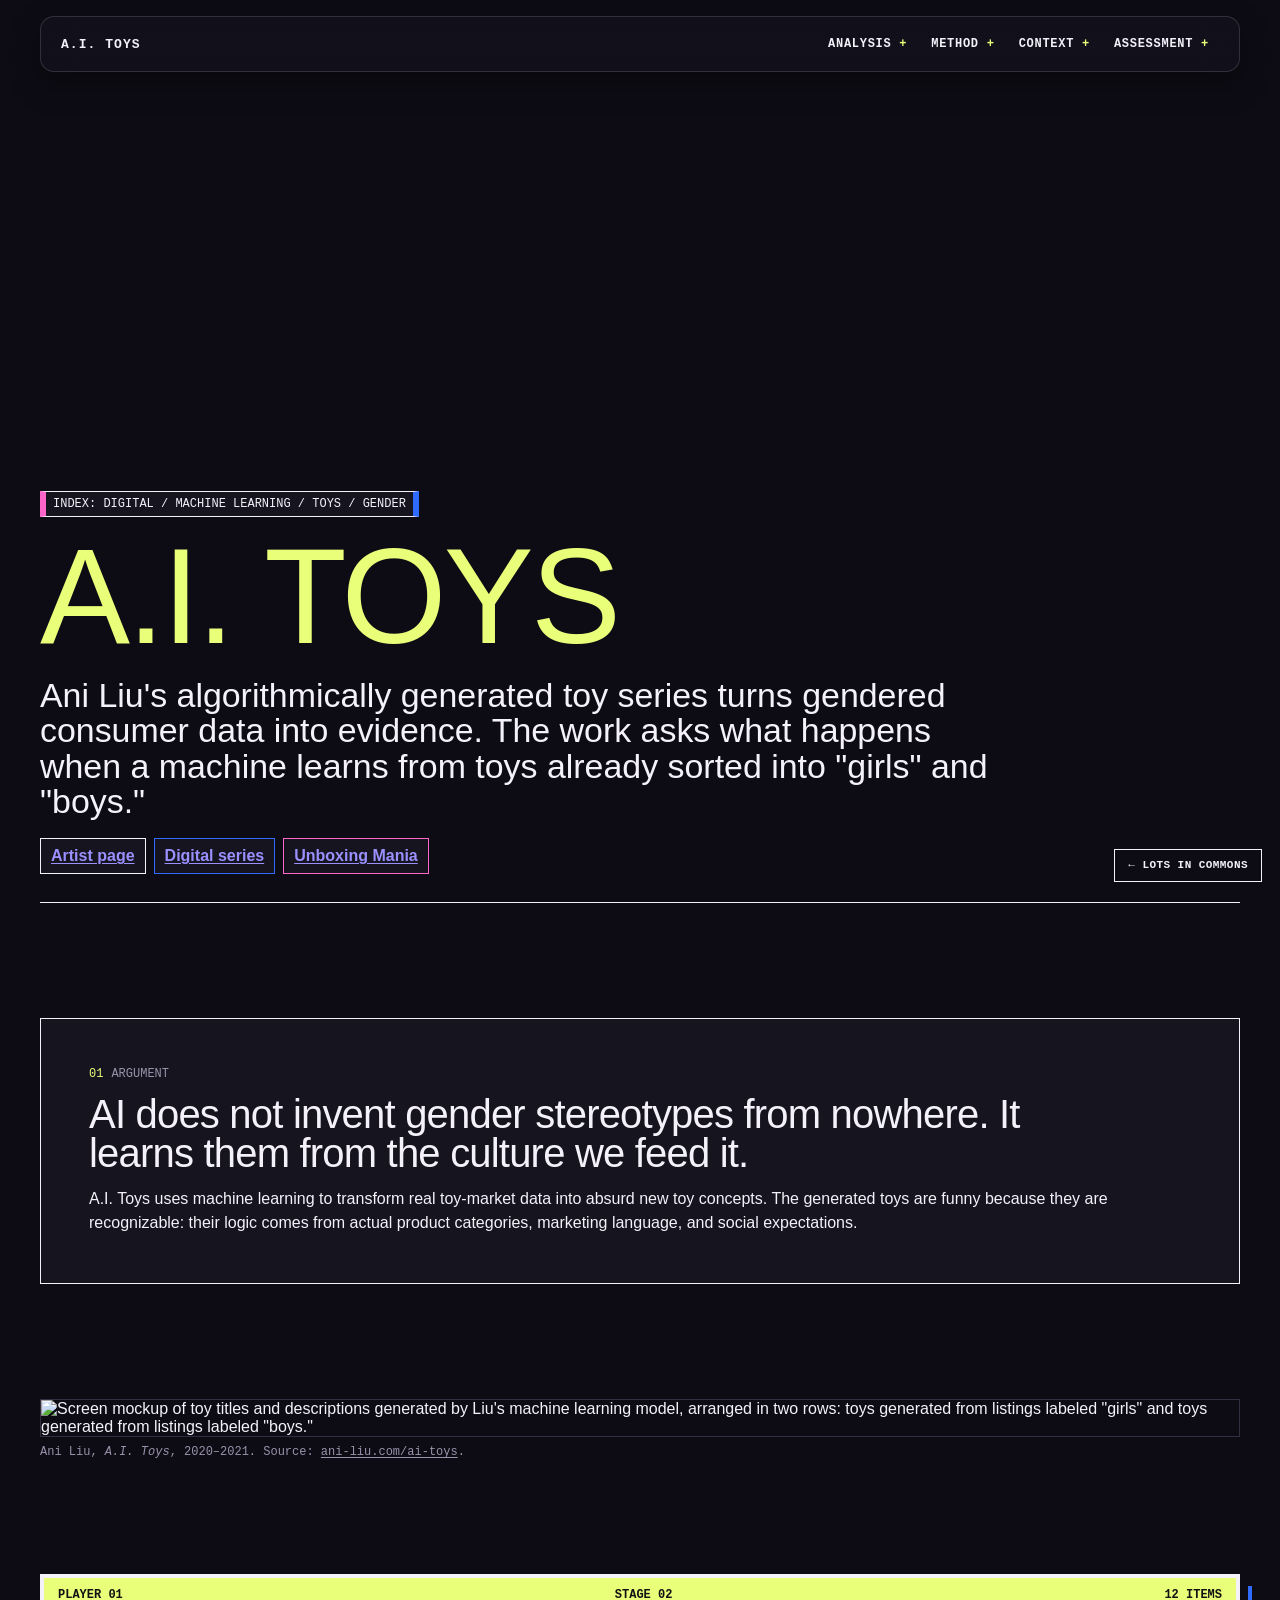
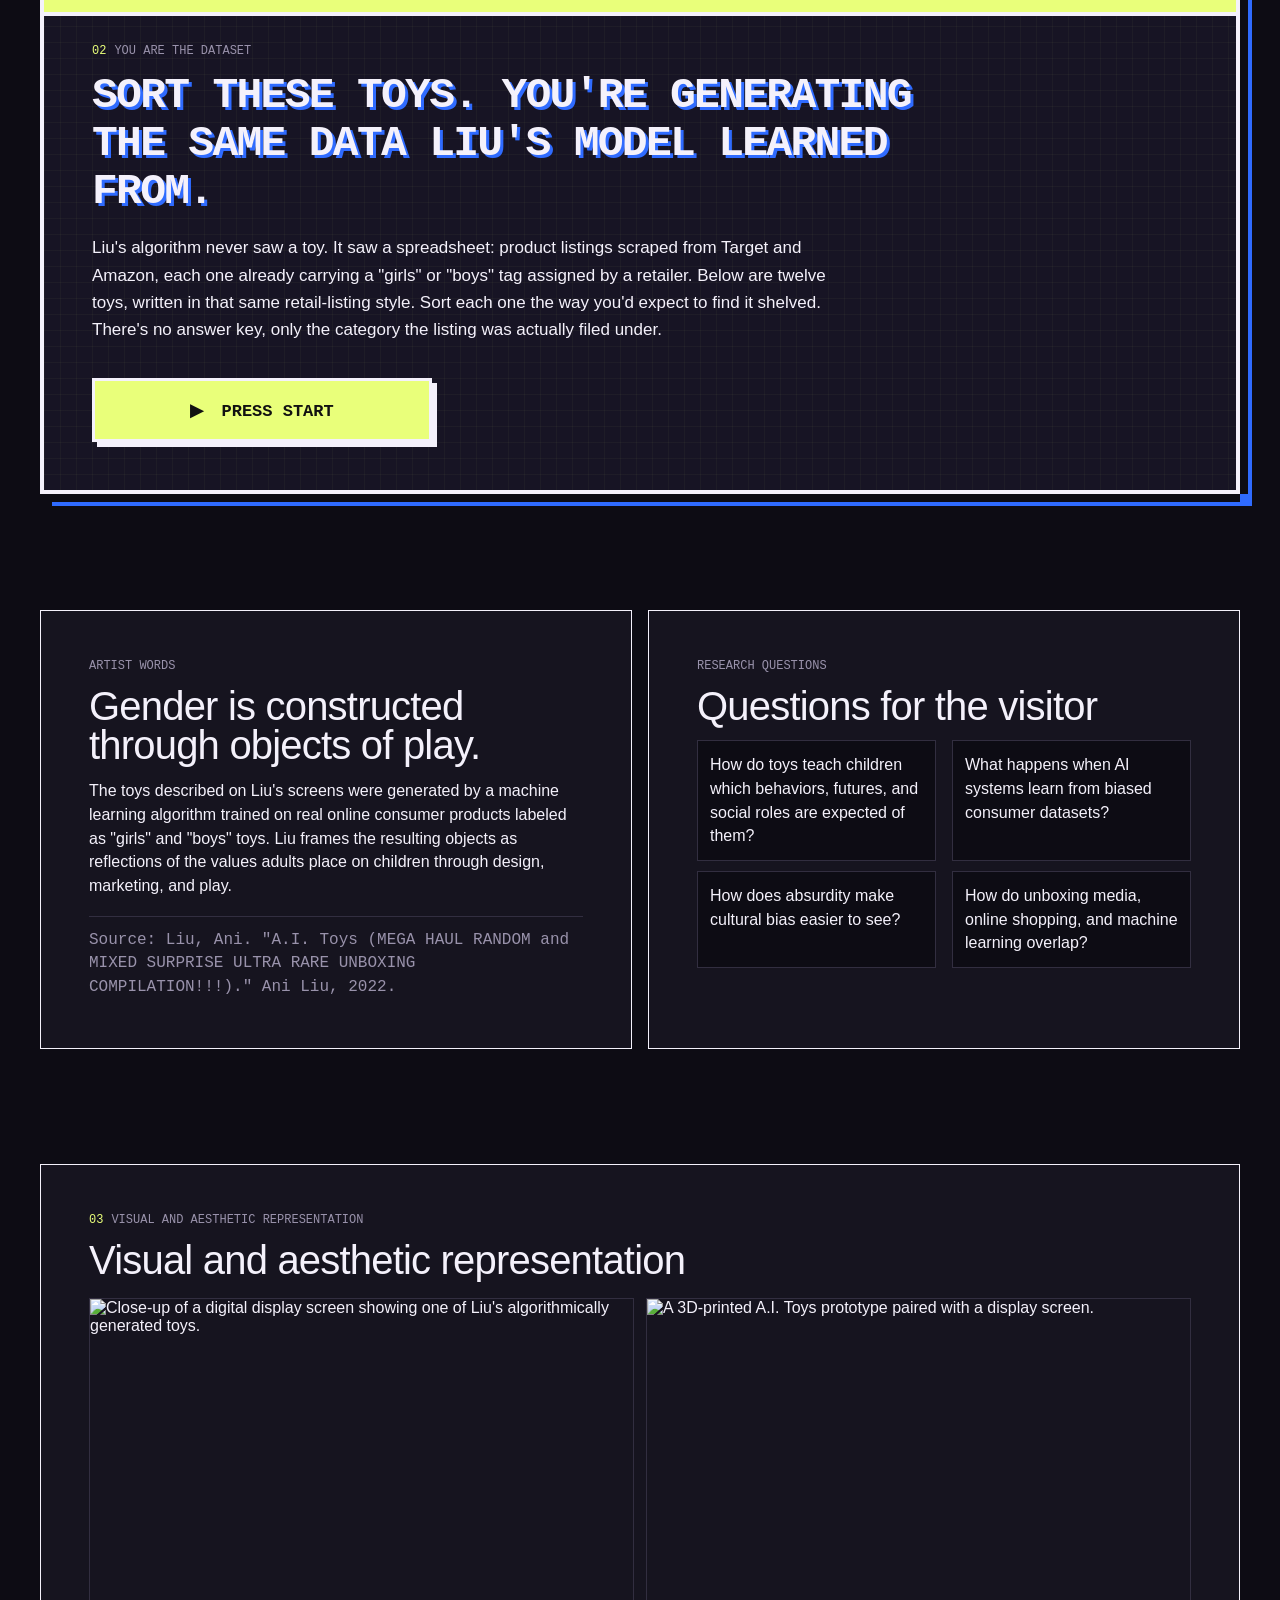
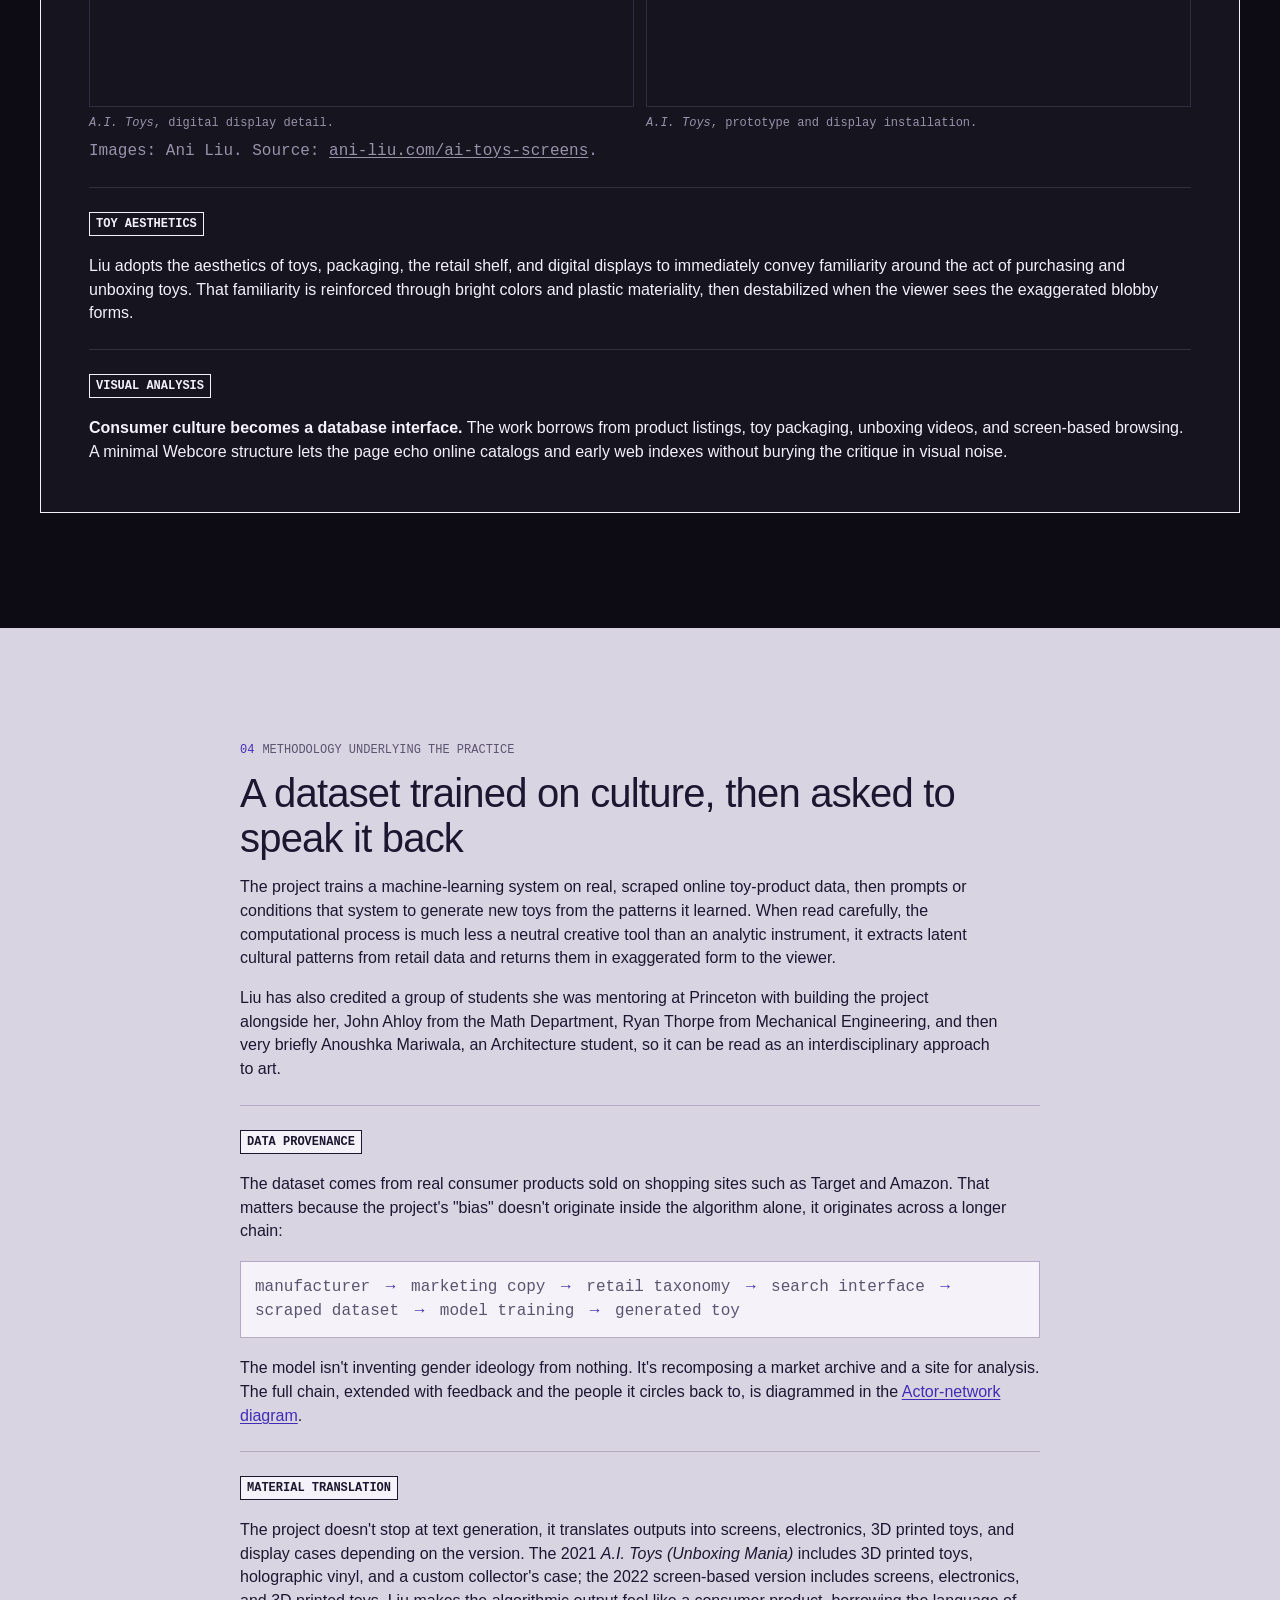
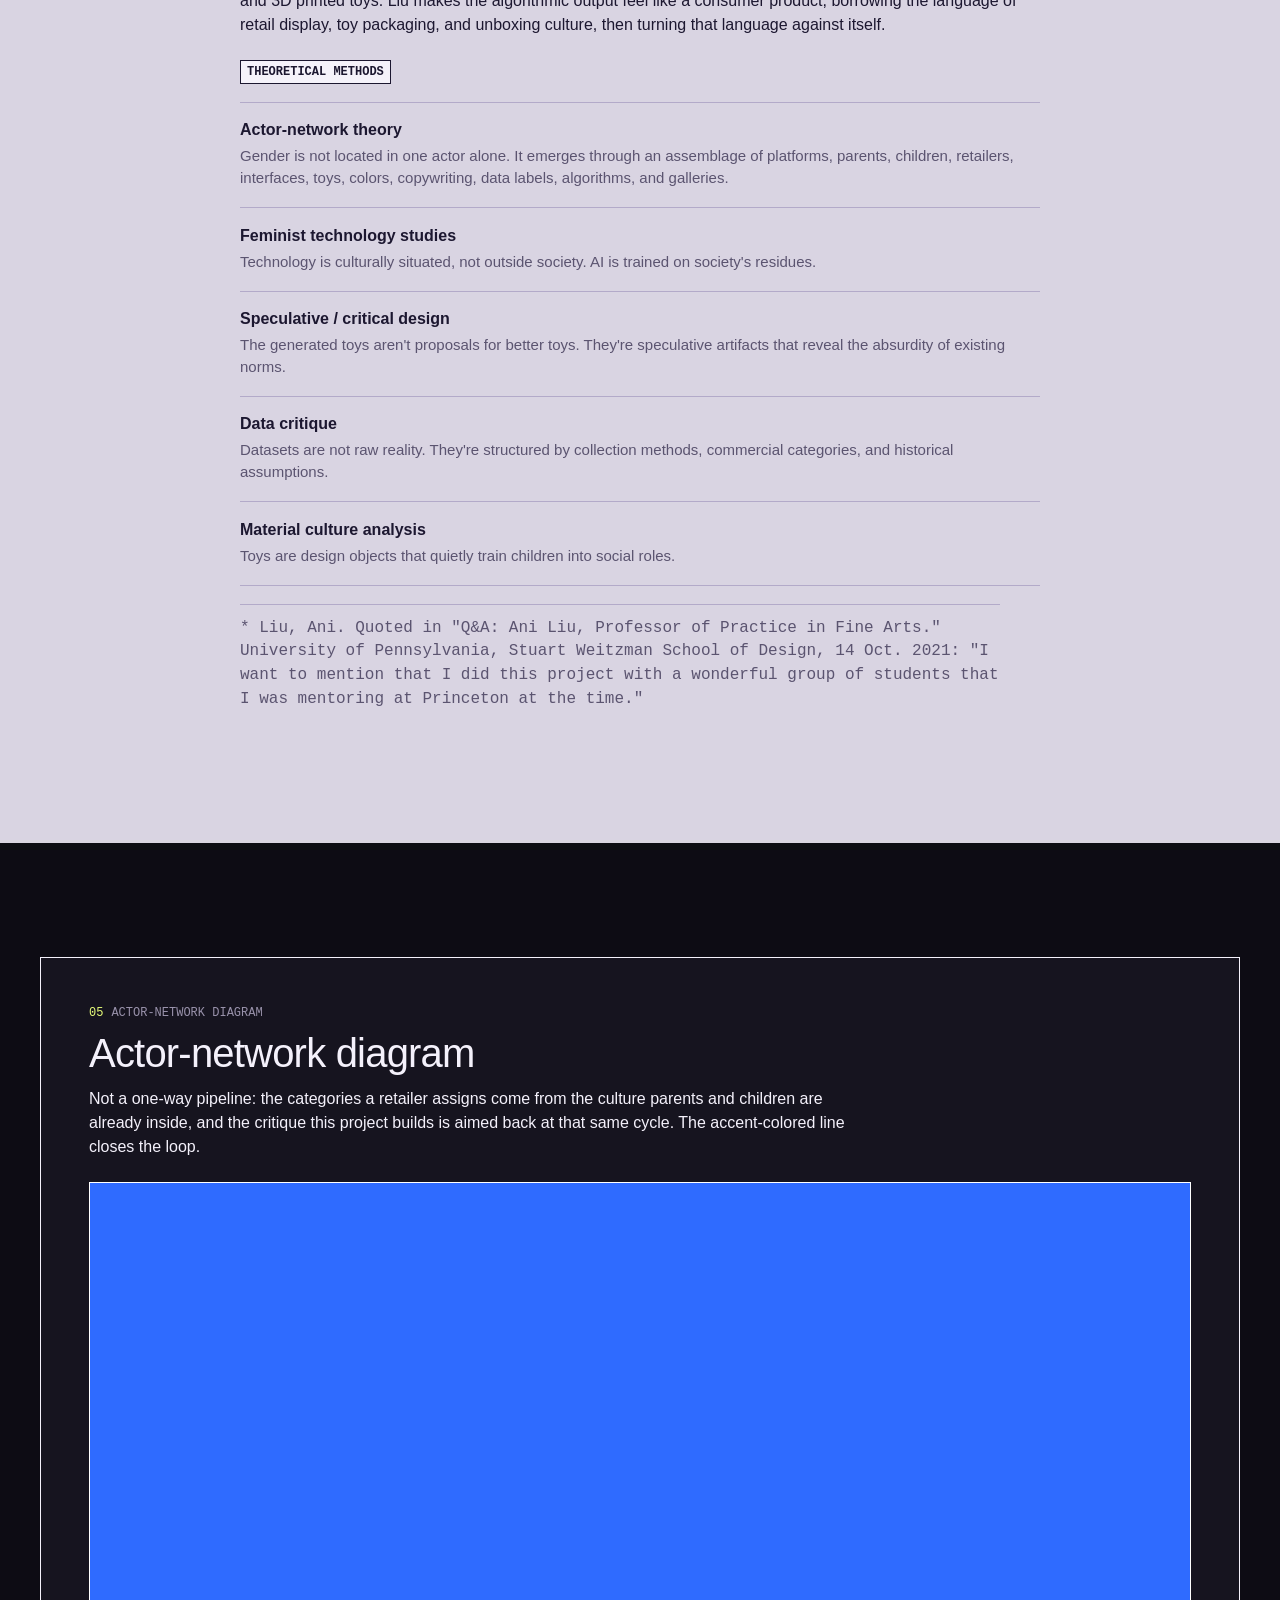
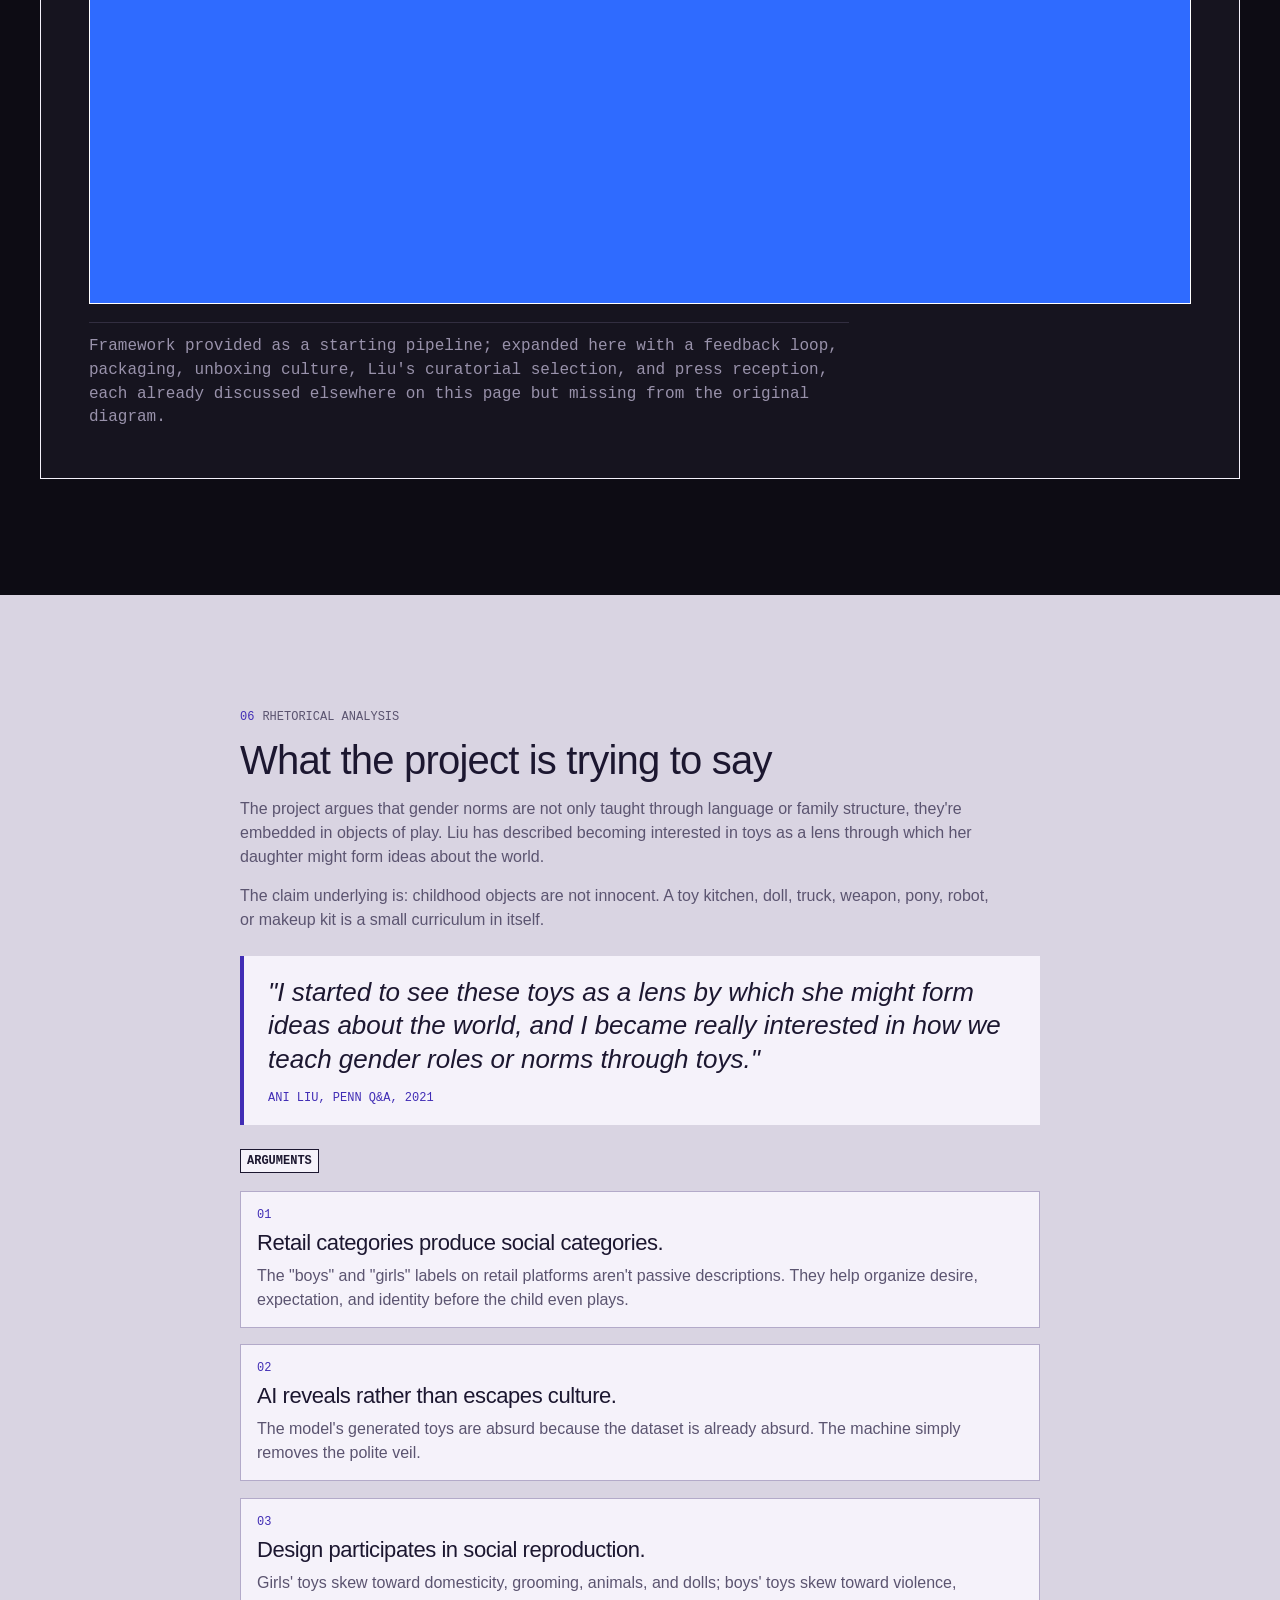
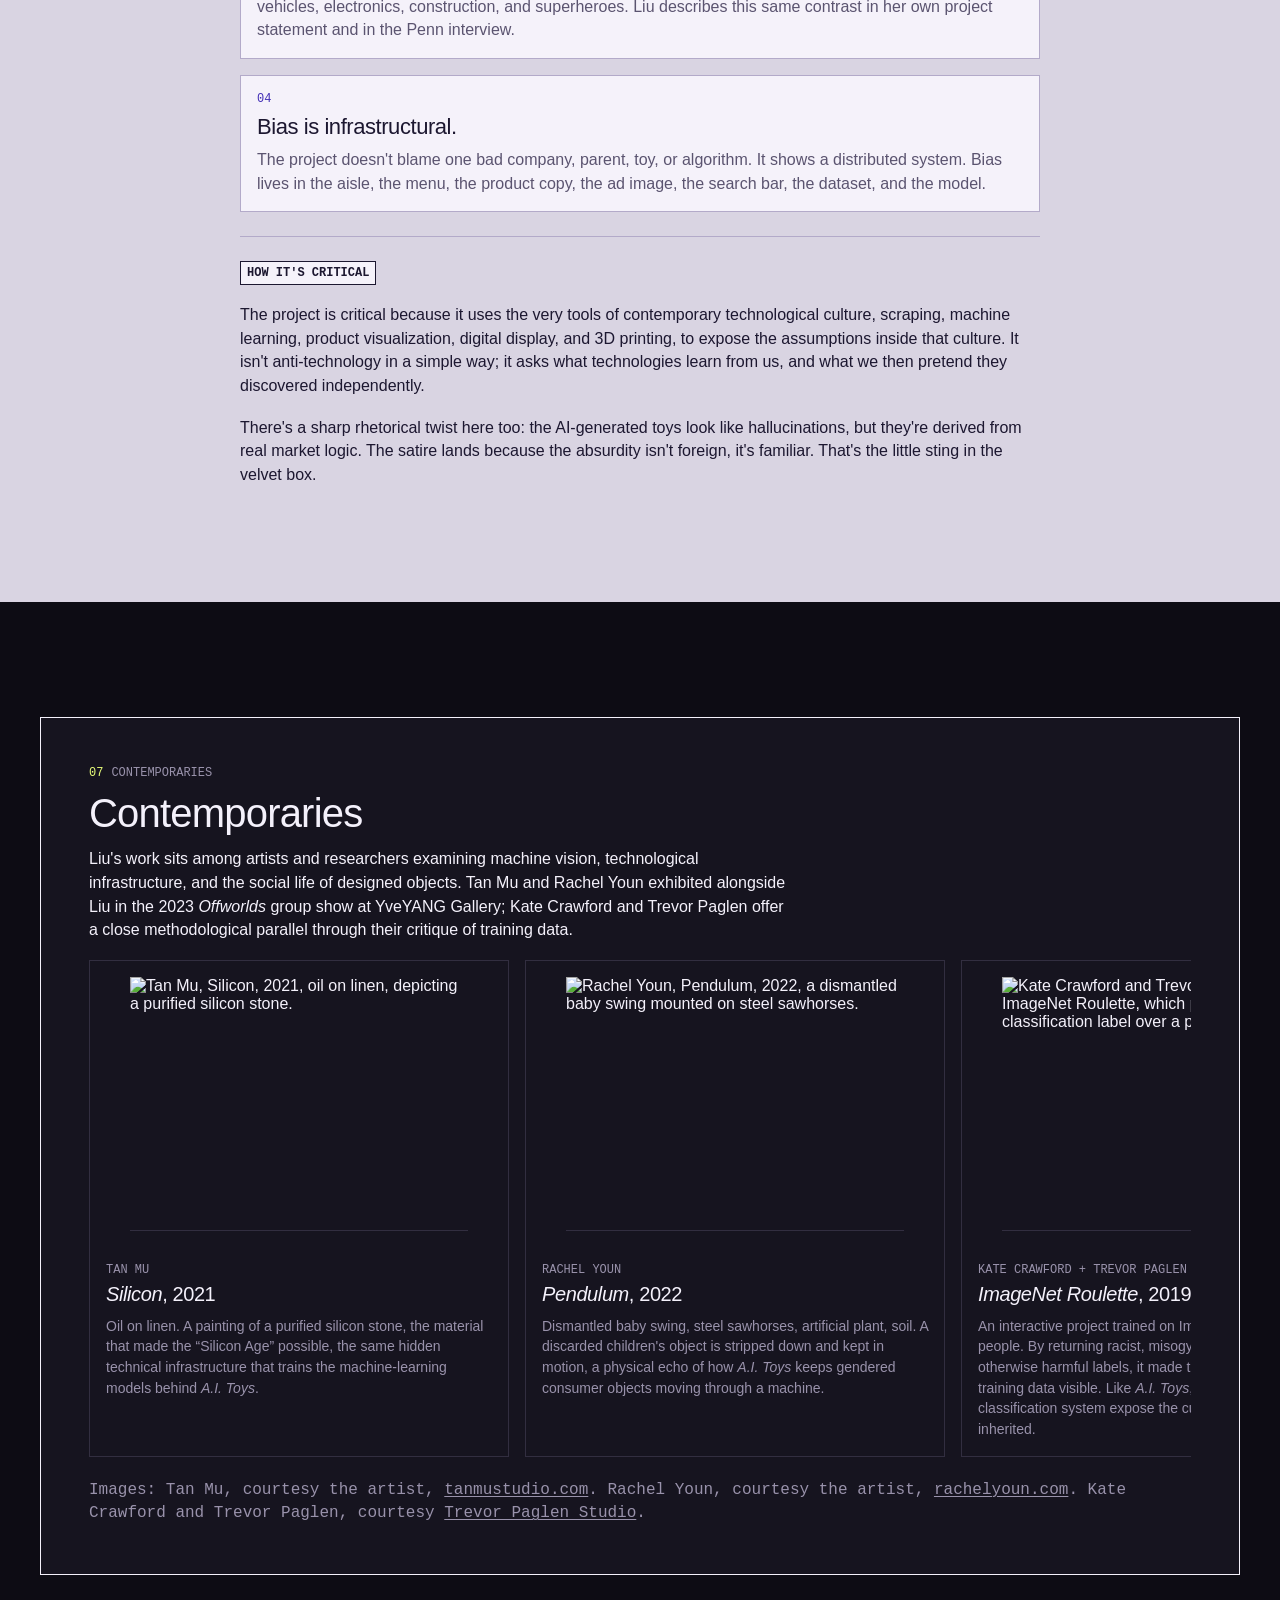
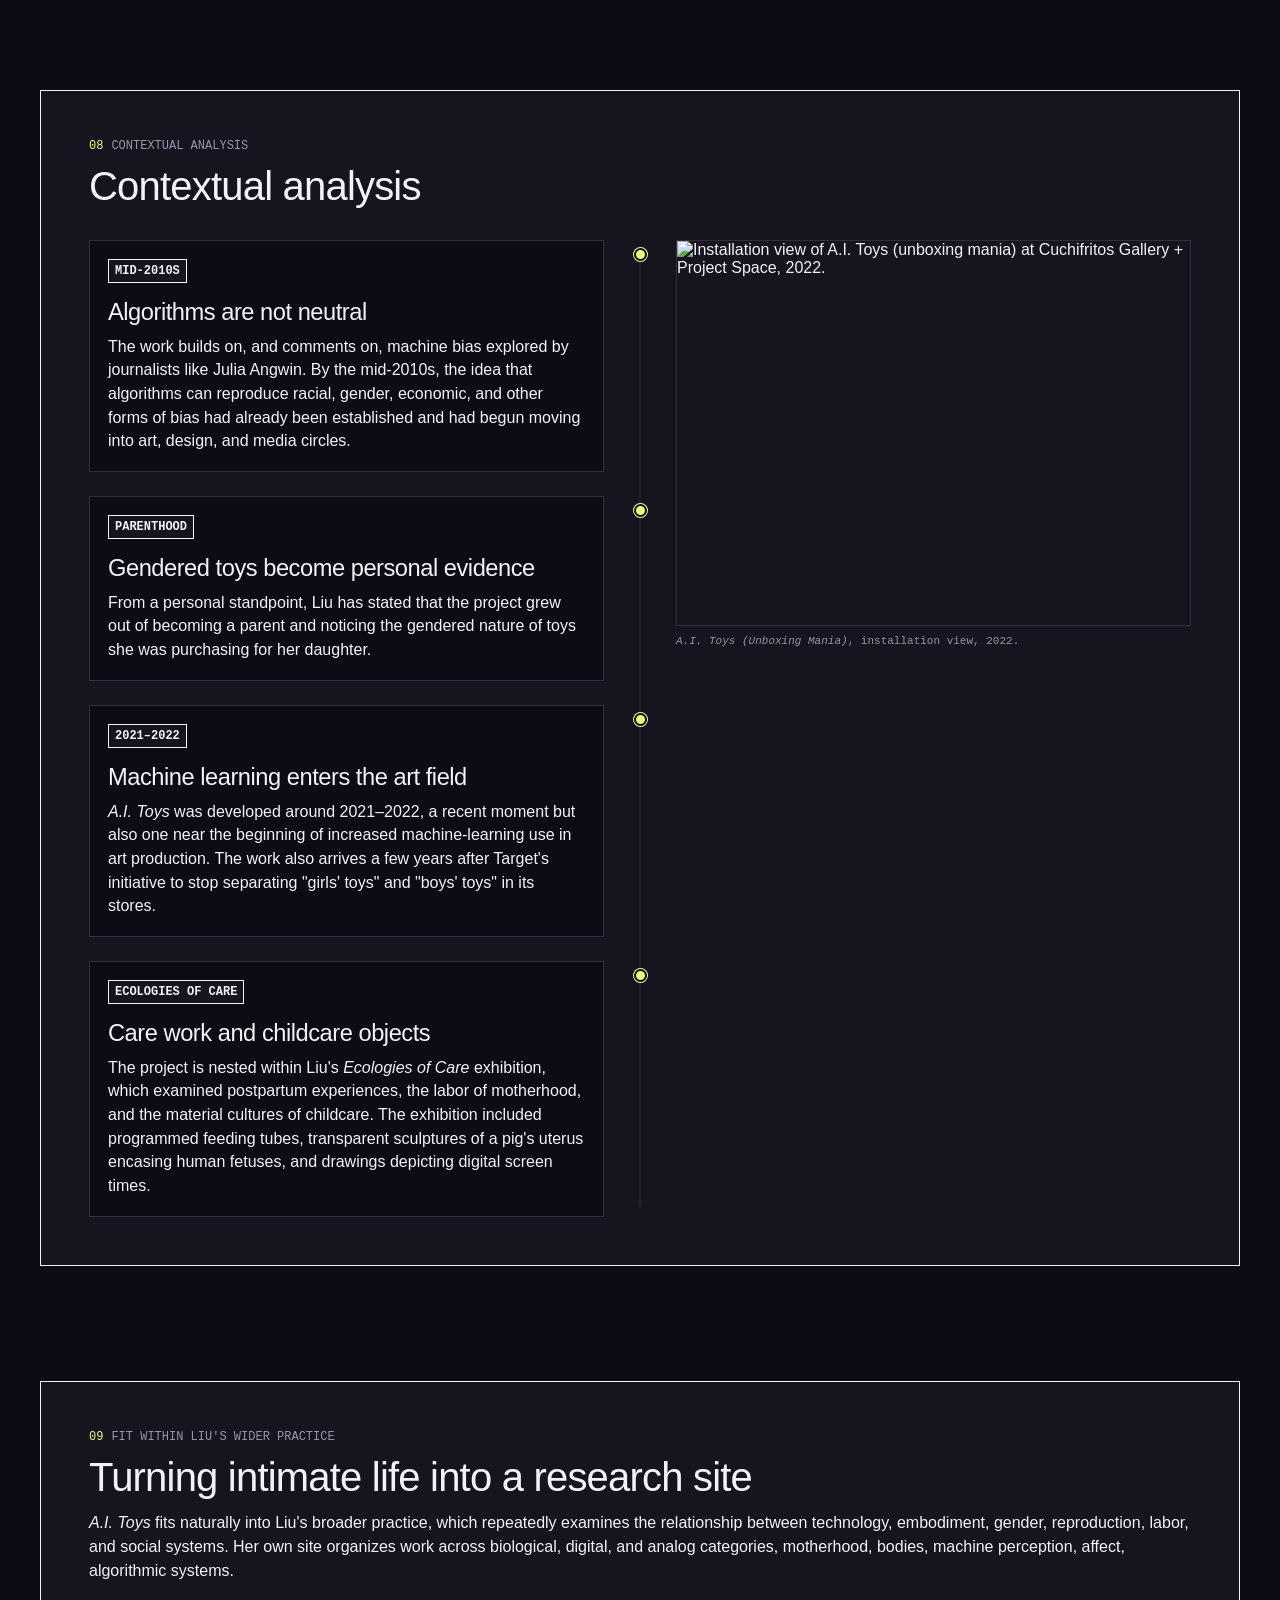
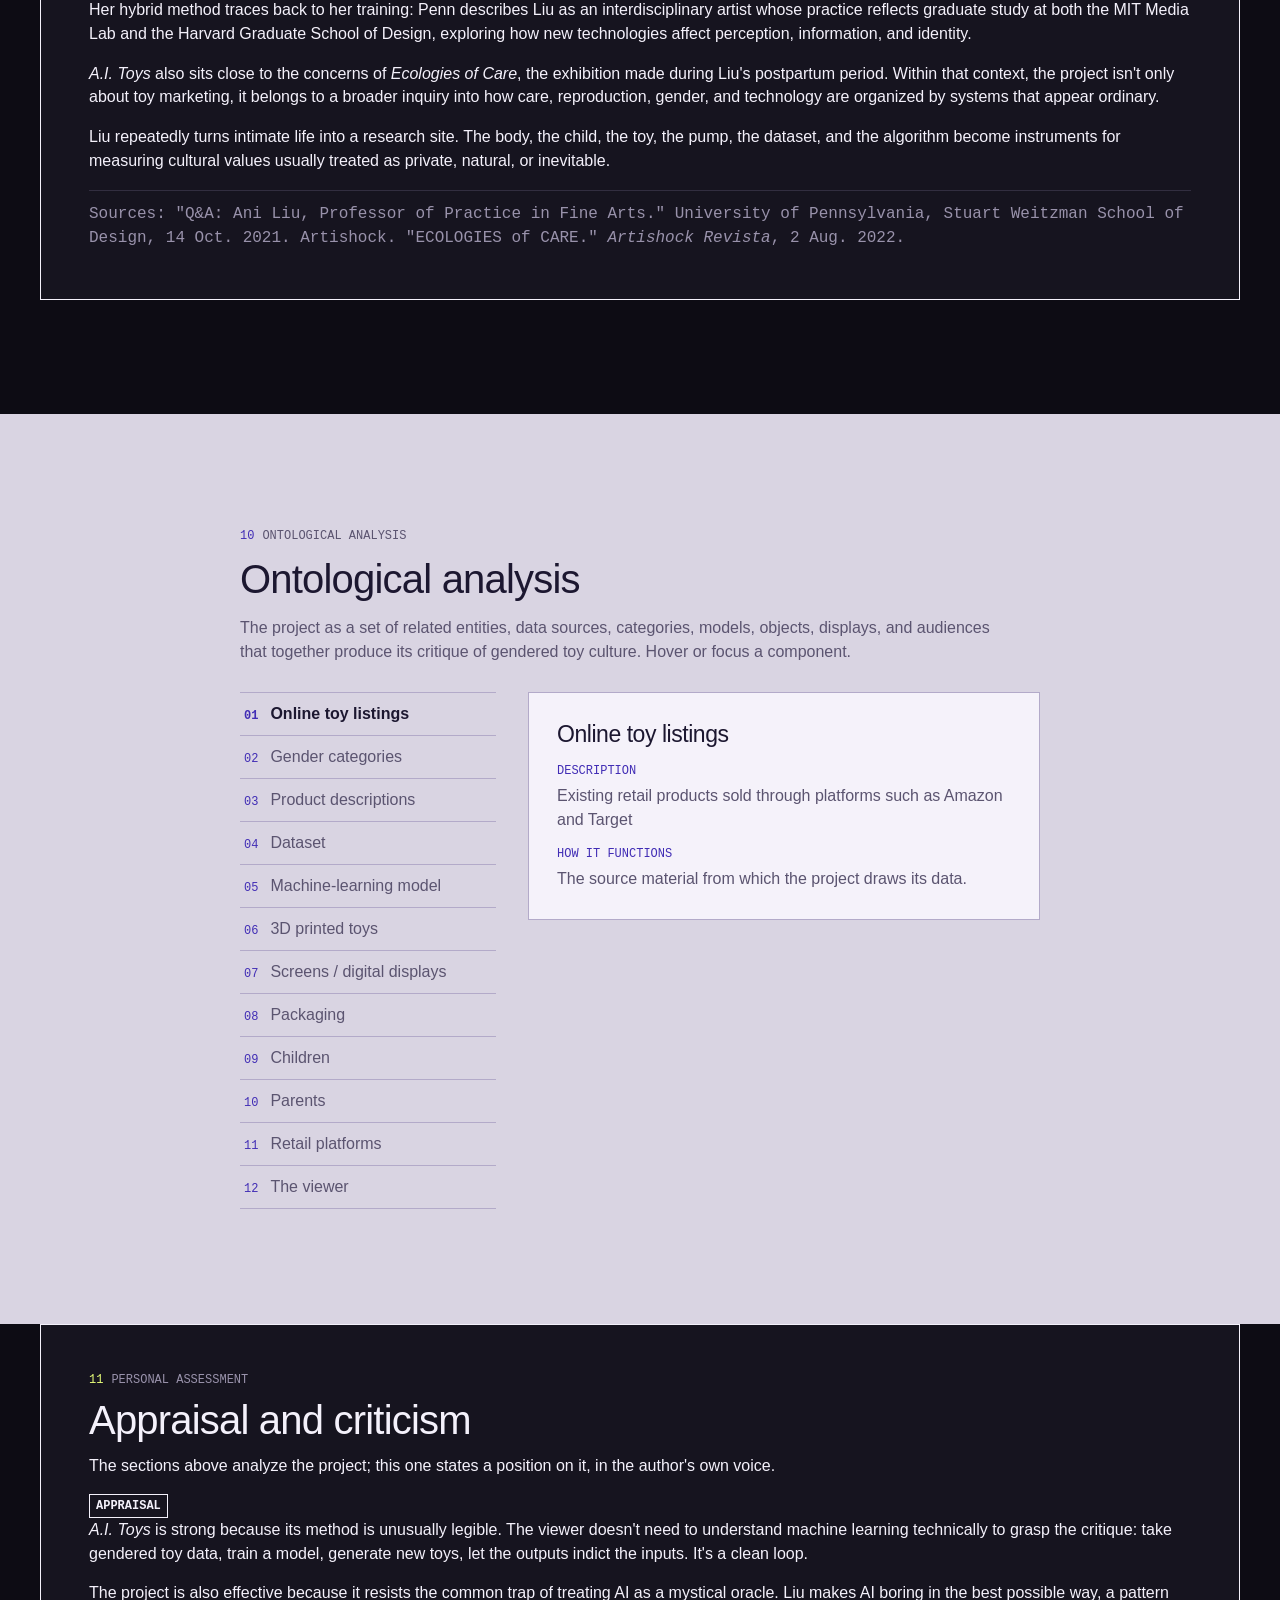
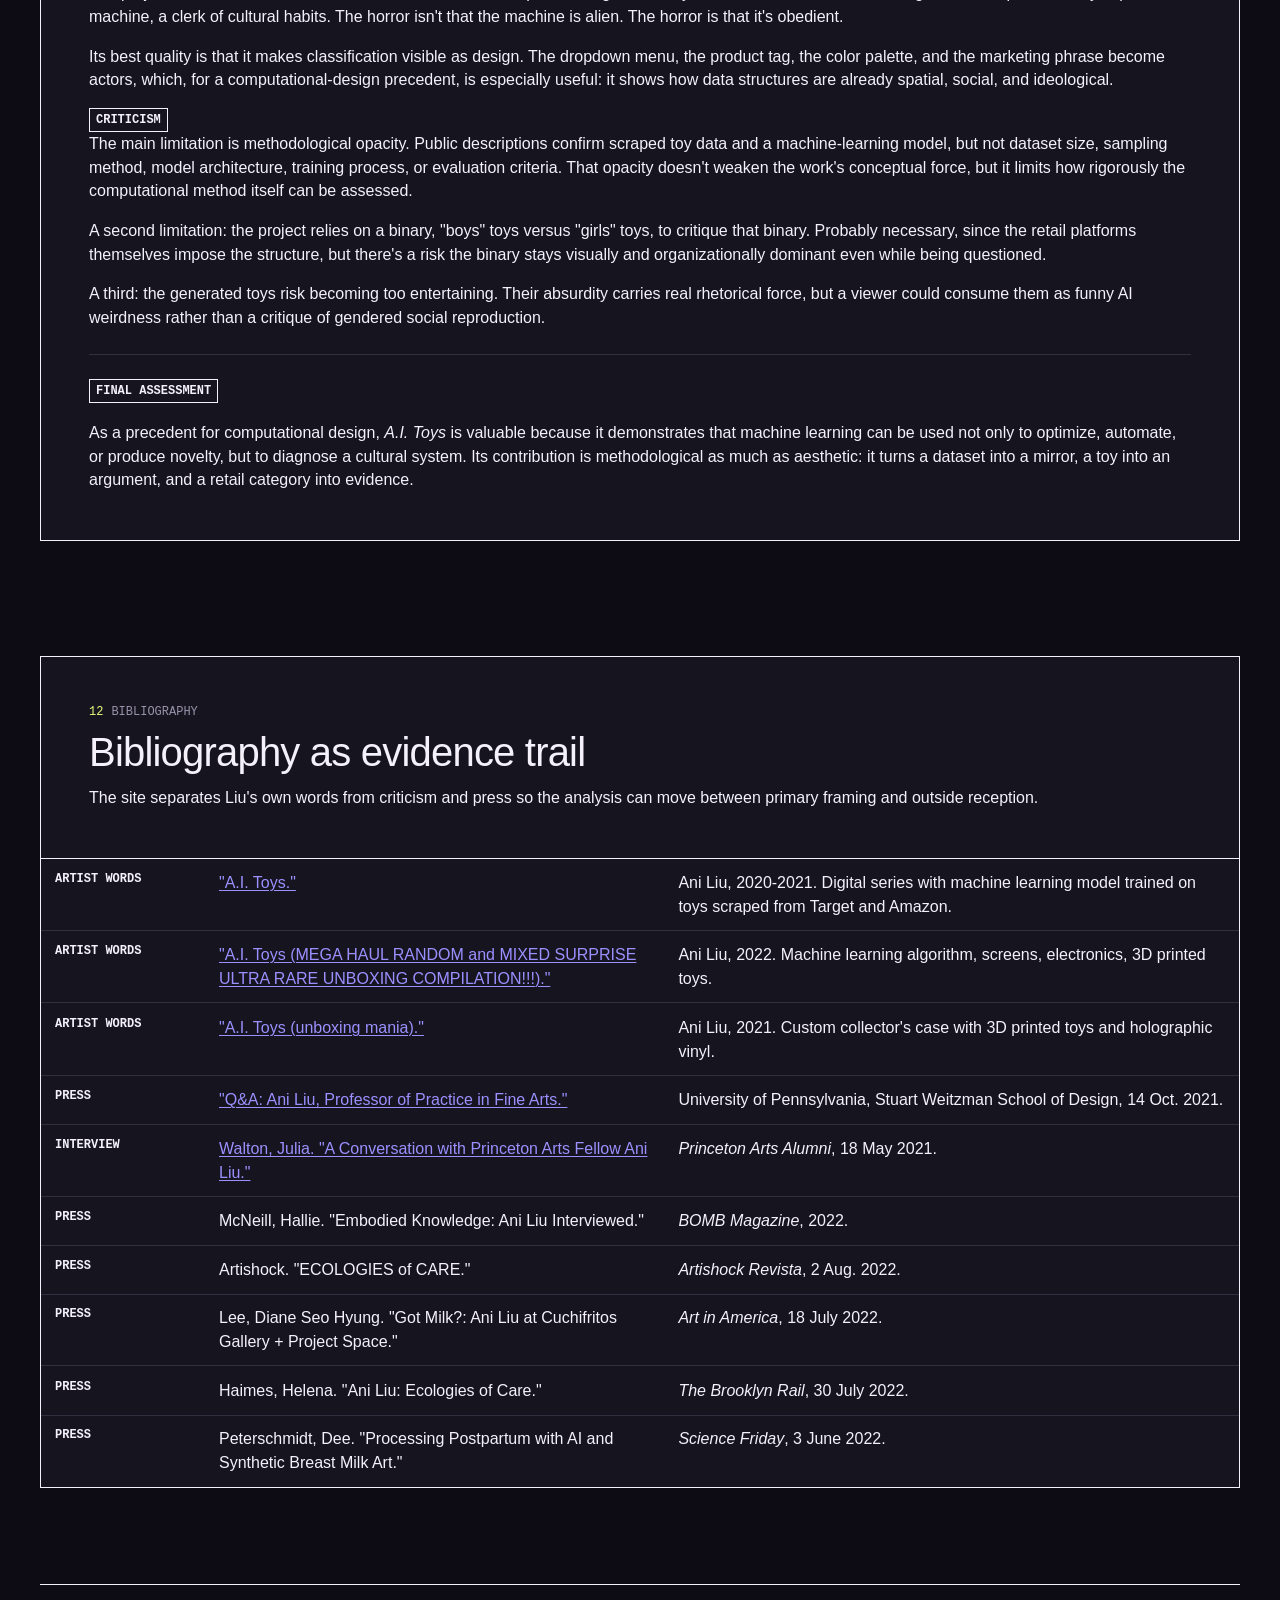
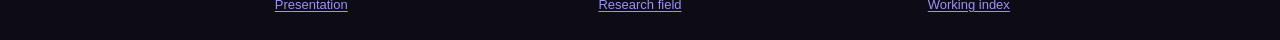
==== commit 2a8ded7f: "Slides update" ====
--- a/ani-liu.html
+++ b/ani-liu.html
@@ -484,9 +484,9 @@
   </main>
 
   <footer class="site-footer">
-    <span></span>
-    <a href="site-objective.md">Site objective</a>
-    <a href="style-guide.md">Style guide</a>
+    <a href="index.html">Presentation</a>
+    <a href="field.html">Research field</a>
+    <a href="archive.html">Working index</a>
   </footer>
 
   <script src="ani-liu.js?v=2"></script>
